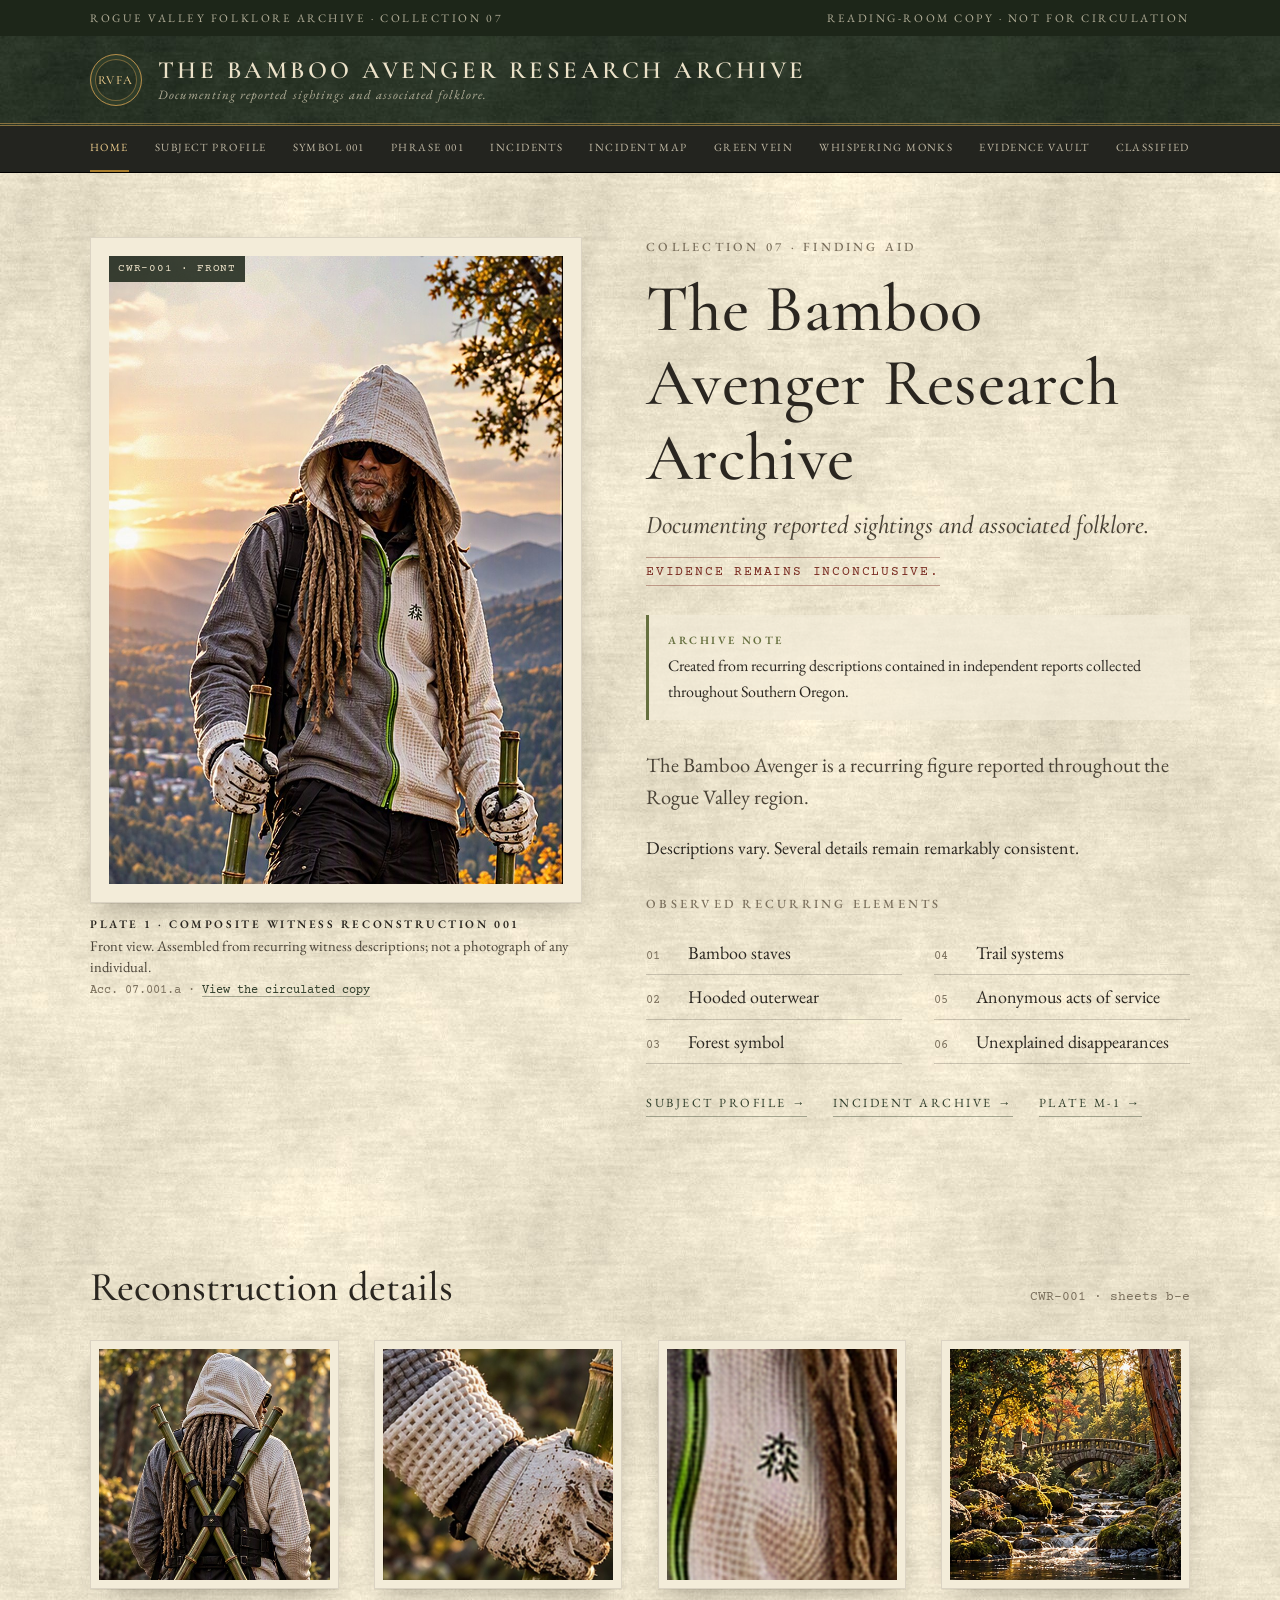
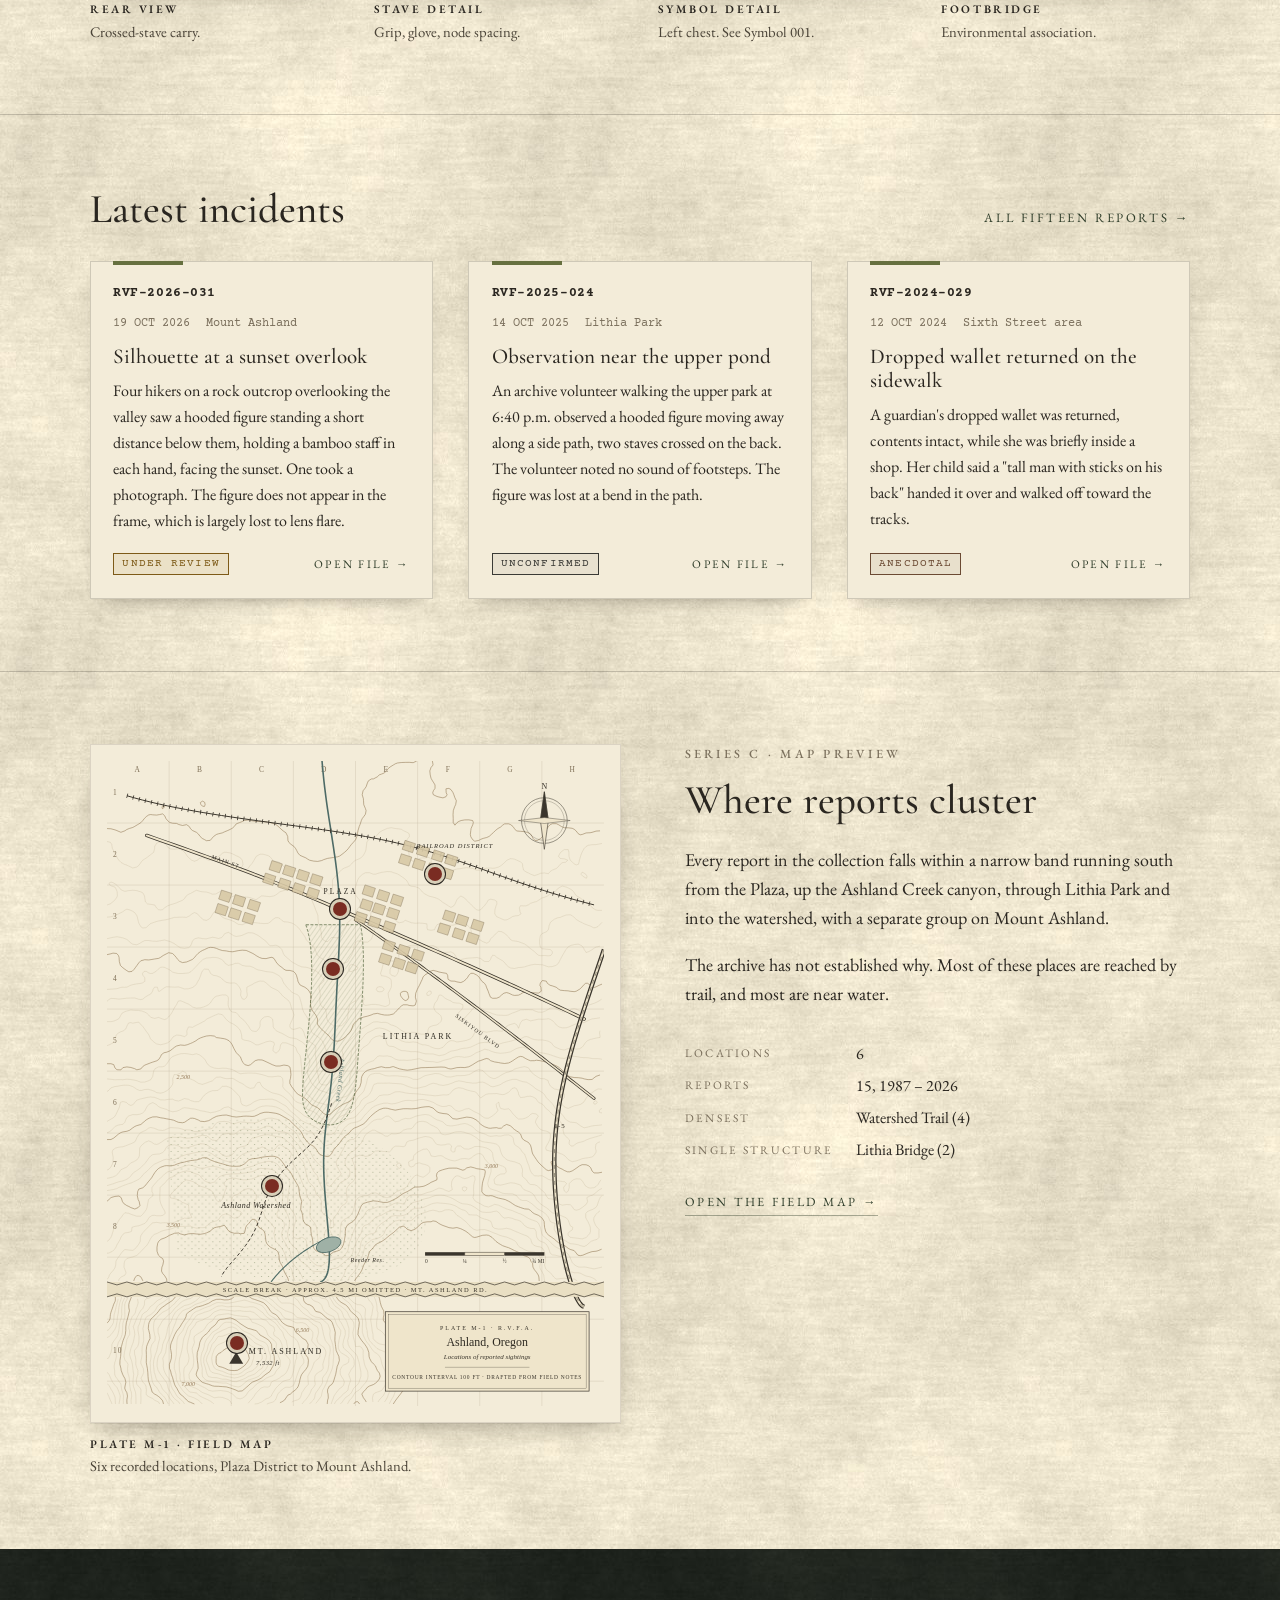
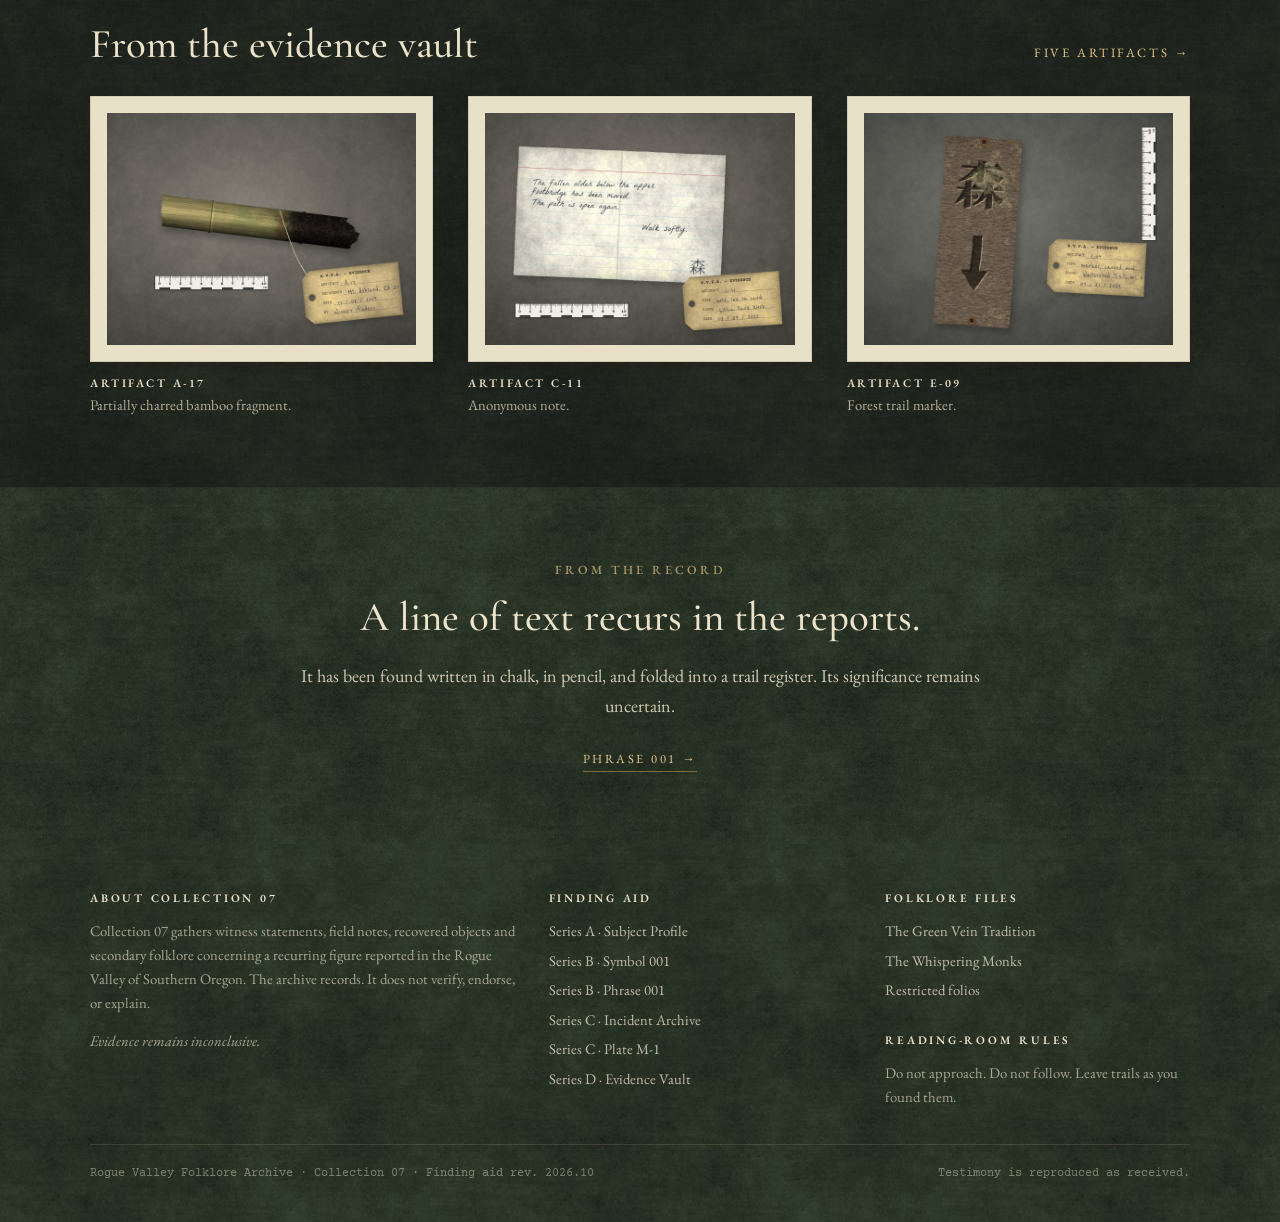
==== index.html @ 181a8e09 "Add files via upload" ====
<!doctype html>
<html lang="en">
<head>
<meta charset="utf-8">
<meta name="viewport" content="width=device-width, initial-scale=1">
<title>The Bamboo Avenger Research Archive</title>
<meta name="description" content="A folklore archive documenting reported sightings of a recurring hooded figure in the Rogue Valley of Southern Oregon. Evidence remains inconclusive.">
<meta name="theme-color" content="#1d2619">
<meta property="og:title" content="The Bamboo Avenger Research Archive">
<meta property="og:description" content="A folklore archive documenting reported sightings of a recurring hooded figure in the Rogue Valley of Southern Oregon. Evidence remains inconclusive.">
<meta property="og:image" content="assets/images/og-preview.jpg">
<meta property="og:type" content="website">
<link rel="icon" href="assets/favicon.svg" type="image/svg+xml">

<link rel="stylesheet" href="css/archive.css">
</head>
<body>
<a class="skip" href="#main">Skip to record</a>
<div class="inst-bar"><div class="wrap"><span>Rogue Valley Folklore Archive · Collection 07</span><span>Reading-room copy · Not for circulation</span></div></div>
<header class="masthead">
  <div class="wrap">
    <a class="brand" href="index.html">
      <span class="brand-seal" aria-hidden="true">RVFA</span>
      <span class="brand-text"><span class="brand-title">The Bamboo Avenger Research Archive</span><span class="brand-sub">Documenting reported sightings and associated folklore.</span></span>
    </a>
    <button class="nav-toggle" type="button" aria-expanded="false" aria-controls="site-nav">Index</button>
  </div>
</header>
<nav class="site-nav" id="site-nav" aria-label="Collection index"><ul>
<li><a href="index.html" aria-current="page">Home</a></li>
<li><a href="subject.html">Subject Profile</a></li>
<li><a href="symbol.html">Symbol 001</a></li>
<li><a href="phrase.html">Phrase 001</a></li>
<li><a href="incidents.html">Incidents</a></li>
<li><a href="map.html">Incident Map</a></li>
<li><a href="green-vein.html">Green Vein</a></li>
<li><a href="whispering-monks.html">Whispering Monks</a></li>
<li><a href="evidence.html">Evidence Vault</a></li>
<li><a href="classified.html">Classified</a></li>
</ul></nav>
<main id="main">

<section class="hero"><div class="wrap hero-grid">
  <figure class="plate hero-plate">
    <div class="mat" data-zoom="assets/images/recon-front-view.jpg" data-caption="Plate 1 — Composite Witness Reconstruction 001, front view. Acc. 07.001.a">
      <span class="tag-corner">CWR-001 · FRONT</span>
      <div class="frame"><img src="assets/images/recon-front-view.jpg" alt="Composite Witness Reconstruction 001, front view: a hooded figure with long rope-like hair and dark glasses stands on a lichen-covered rock outcrop at sunset above a forested valley, holding a green bamboo staff in each gloved hand. A small mark is visible on the left chest of the jacket." fetchpriority="high"></div>
    </div>
    <figcaption><b>Plate 1 · Composite Witness Reconstruction 001</b>Front view. Assembled from recurring witness descriptions; not a photograph of any individual.<span class="acc">Acc. 07.001.a · <a href="assets/images/reconstruction-001-full-sheet.jpg" data-zoom="assets/images/reconstruction-001-full-sheet.jpg" data-caption="Composite Witness Reconstruction 001 — circulated copy. Title and annotations were added by unknown hands after the reconstruction left the archive. Retained unaltered. Acc. 07.001.c">View the circulated copy</a></span></figcaption>
  </figure>
  <div>
    <span class="eyebrow">Collection 07 · Finding aid</span>
    <h1>The Bamboo Avenger Research Archive</h1>
    <p class="subtitle">Documenting reported sightings and associated folklore.</p>
    <span class="inconclusive">Evidence remains inconclusive.</span>
    <div class="archive-note"><b>Archive note</b>Created from recurring descriptions contained in independent reports collected throughout Southern Oregon.</div>
    <p class="lede">The Bamboo Avenger is a recurring figure reported throughout the Rogue Valley region.</p>
    <p>Descriptions vary. Several details remain remarkably consistent.</p>
    <span class="eyebrow mt2">Observed recurring elements</span>
    <ul class="elements">
      <li data-n="01">Bamboo staves</li>
      <li data-n="02">Hooded outerwear</li>
      <li data-n="03">Forest symbol</li>
      <li data-n="04">Trail systems</li>
      <li data-n="05">Anonymous acts of service</li>
      <li data-n="06">Unexplained disappearances</li>
    </ul>
    <div class="text-link-row">
      <a class="text-link" href="subject.html">Subject profile</a>
      <a class="text-link" href="incidents.html">Incident archive</a>
      <a class="text-link" href="map.html">Plate M-1</a>
    </div>
  </div>
</div></section>

<section class="block"><div class="wrap">
  <div class="section-head"><h2>Reconstruction details</h2><span class="num">CWR-001 · sheets b–e</span></div>
  <div class="grid g4 keep2 detail-strip">
    <a href="subject.html#equipment"><figure class="plate "><div class="mat"><div class="frame"><img src="assets/images/recon-rear-view.jpg" alt="Rear view: two bamboo staves crossed in an X over a dark harness on the back of a pale hooded jacket." loading="lazy"></div></div><figcaption><b>Rear view</b>Crossed-stave carry.</figcaption></figure></a>
    <a href="subject.html#equipment"><figure class="plate "><div class="mat"><div class="frame"><img src="assets/images/recon-staff-detail.jpg" alt="Detail: a soiled pale glove grips a green bamboo staff." loading="lazy"></div></div><figcaption><b>Stave detail</b>Grip, glove, node spacing.</figcaption></figure></a>
    <a href="symbol.html"><figure class="plate "><div class="mat"><div class="frame"><img src="assets/images/recon-symbol-detail.jpg" alt="Detail: a small dark-green character stitched on pale knit fabric beside a green zipper." loading="lazy"></div></div><figcaption><b>Symbol detail</b>Left chest. See Symbol 001.</figcaption></figure></a>
    <a href="subject.html#environment"><figure class="plate "><div class="mat"><div class="frame"><img src="assets/images/recon-bridge-detail.jpg" alt="An arched stone footbridge over a mossy creek in autumn woodland." loading="lazy"></div></div><figcaption><b>Footbridge</b>Environmental association.</figcaption></figure></a>
  </div>
</div></section>

<section class="block"><div class="wrap">
  <div class="section-head"><h2>Latest incidents</h2><a class="more" href="incidents.html">All fifteen reports</a></div>
  <div class="grid g3" id="latest-incidents"><noscript><p>Open the <a href="incidents.html">incident archive</a>.</p></noscript></div>
</div></section>

<section class="block"><div class="wrap split">
  <figure class="plate">
    <div class="mat"><div class="map-preview" id="map-preview"><img src="assets/maps/ashland-field-map.svg" alt="Field map of Ashland, Oregon with reported locations marked." loading="lazy"></div></div>
    <figcaption><b>Plate M-1 · Field map</b>Six recorded locations, Plaza District to Mount Ashland.</figcaption>
  </figure>
  <div>
    <span class="eyebrow">Series C · Map preview</span>
    <h2>Where reports cluster</h2>
    <p>Every report in the collection falls within a narrow band running south from the Plaza, up the Ashland Creek canyon, through Lithia Park and into the watershed, with a separate group on Mount Ashland.</p>
    <p>The archive has not established why. Most of these places are reached by trail, and most are near water.</p>
    <dl class="facts mt2">
      <dt>Locations</dt><dd>6</dd>
      <dt>Reports</dt><dd>15, 1987 – 2026</dd>
      <dt>Densest</dt><dd>Watershed Trail (4)</dd>
      <dt>Single structure</dt><dd>Lithia Bridge (2)</dd>
    </dl>
    <div class="text-link-row"><a class="text-link" href="map.html">Open the field map</a></div>
  </div>
</div></section>

<section class="block dark"><div class="wrap">
  <div class="section-head"><h2>From the evidence vault</h2><a class="more" href="evidence.html">Five artifacts</a></div>
  <div class="grid g3">
    <a class="ev-thumb" href="evidence.html#A-17"><figure class="plate "><div class="mat"><div class="frame"><img src="assets/graphics/evidence/artifact-A17-bamboo-fragment.jpg" alt="A section of bamboo, one end burned black, photographed beside a scale and an evidence tag." loading="lazy"></div></div><figcaption><b>Artifact A-17</b>Partially charred bamboo fragment.</figcaption></figure></a>
    <a class="ev-thumb" href="evidence.html#C-11"><figure class="plate "><div class="mat"><div class="frame"><img src="assets/graphics/evidence/artifact-C11-anonymous-note.jpg" alt="A handwritten note on a lined index card, photographed beside a scale and an evidence tag." loading="lazy"></div></div><figcaption><b>Artifact C-11</b>Anonymous note.</figcaption></figure></a>
    <a class="ev-thumb" href="evidence.html#E-09"><figure class="plate "><div class="mat"><div class="frame"><img src="assets/graphics/evidence/artifact-E09-trail-marker.jpg" alt="A weathered wooden plank carved with a character and a downward arrow." loading="lazy"></div></div><figcaption><b>Artifact E-09</b>Forest trail marker.</figcaption></figure></a>
  </div>
</div></section>

<section class="block forest"><div class="wrap narrow center">
  <span class="eyebrow">From the record</span>
  <h2>A line of text recurs in the reports.</h2>
  <p>It has been found written in chalk, in pencil, and folded into a trail register. Its significance remains uncertain.</p>
  <div class="text-link-row" style="justify-content:center"><a class="text-link" href="phrase.html" style="color:var(--sun-soft);border-color:rgba(214,164,84,.5)">Phrase 001</a></div>
</div></section>

</main>
<footer class="site-footer">
  <div class="wrap">
    <div class="foot-grid">
      <div>
        <h4>About Collection 07</h4>
        <p>Collection 07 gathers witness statements, field notes, recovered objects and secondary folklore concerning a recurring figure reported in the Rogue Valley of Southern Oregon. The archive records. It does not verify, endorse, or explain.</p>
        <p><em>Evidence remains inconclusive.</em></p>
      </div>
      <div>
        <h4>Finding aid</h4>
        <ul>
          <li><a href="subject.html">Series A · Subject Profile</a></li>
          <li><a href="symbol.html">Series B · Symbol 001</a></li>
          <li><a href="phrase.html">Series B · Phrase 001</a></li>
          <li><a href="incidents.html">Series C · Incident Archive</a></li>
          <li><a href="map.html">Series C · Plate M-1</a></li>
          <li><a href="evidence.html">Series D · Evidence Vault</a></li>
        </ul>
      </div>
      <div>
        <h4>Folklore files</h4>
        <ul>
          <li><a href="green-vein.html">The Green Vein Tradition</a></li>
          <li><a href="whispering-monks.html">The Whispering Monks</a></li>
          <li><a href="classified.html">Restricted folios</a></li>
        </ul>
        <h4 class="mt2">Reading-room rules</h4>
        <p class="mb0">Do not approach. Do not follow. Leave trails as you found them.</p>
      </div>
    </div>
    <div class="foot-base"><span>Rogue Valley Folklore Archive · Collection 07 · Finding aid rev. 2026.10</span><span>Testimony is reproduced as received.</span></div>
  </div>
</footer>
<script src="js/incidents-data.js"></script>
<script src="js/archive.js" defer></script>
</body>
</html>
---- css/archive.css ----
/* =========================================================
   THE BAMBOO AVENGER RESEARCH ARCHIVE
   Rogue Valley Folklore Archive · Collection 07
   ========================================================= */

/* Self-hosted fonts (SIL OFL — see assets/fonts/OFL-NOTICE.txt) */
@font-face { font-family: 'Cormorant Garamond'; src: url('../assets/fonts/cormorant-garamond-latin-500-normal.woff2') format('woff2'); font-weight: 500; font-style: normal; font-display: swap; }
@font-face { font-family: 'Cormorant Garamond'; src: url('../assets/fonts/cormorant-garamond-latin-600-normal.woff2') format('woff2'); font-weight: 600; font-style: normal; font-display: swap; }
@font-face { font-family: 'Cormorant Garamond'; src: url('../assets/fonts/cormorant-garamond-latin-500-italic.woff2') format('woff2'); font-weight: 500; font-style: italic; font-display: swap; }
@font-face { font-family: 'EB Garamond'; src: url('../assets/fonts/eb-garamond-latin-400-normal.woff2') format('woff2'); font-weight: 400; font-style: normal; font-display: swap; }
@font-face { font-family: 'EB Garamond'; src: url('../assets/fonts/eb-garamond-latin-500-normal.woff2') format('woff2'); font-weight: 500; font-style: normal; font-display: swap; }
@font-face { font-family: 'EB Garamond'; src: url('../assets/fonts/eb-garamond-latin-600-normal.woff2') format('woff2'); font-weight: 600; font-style: normal; font-display: swap; }
@font-face { font-family: 'EB Garamond'; src: url('../assets/fonts/eb-garamond-latin-400-italic.woff2') format('woff2'); font-weight: 400; font-style: italic; font-display: swap; }
@font-face { font-family: 'Courier Prime'; src: url('../assets/fonts/courier-prime-latin-400-normal.woff2') format('woff2'); font-weight: 400; font-style: normal; font-display: swap; }
@font-face { font-family: 'Courier Prime'; src: url('../assets/fonts/courier-prime-latin-700-normal.woff2') format('woff2'); font-weight: 700; font-style: normal; font-display: swap; }
@font-face { font-family: 'Noto Serif JP'; src: url('../assets/fonts/noto-serif-jp-subset-600.woff2') format('woff2'); font-weight: 500 700; font-style: normal; font-display: swap; }

:root {
  --parchment: #ece2c9;
  --parchment-2: #e2d5b4;
  --parchment-3: #d6c69f;
  --paper: #f3ecd9;
  --ink: #2a2620;
  --ink-soft: #4a4337;
  --ink-faint: #7a6f5c;
  --charcoal: #23241f;
  --charcoal-2: #2f302a;
  --forest: #2f3d2a;
  --forest-deep: #1d2619;
  --moss: #66703f;
  --moss-soft: #8b9160;
  --gold: #a87d2c;
  --sun: #d6a454;
  --sun-soft: #e9c98a;
  --rust: #7a2c22;
  --creek: #4d6b66;
  --rule: rgba(42, 38, 32, .22);
  --rule-strong: rgba(42, 38, 32, .45);

  --f-display: 'Cormorant Garamond', 'EB Garamond', Georgia, serif;
  --f-body: 'EB Garamond', Georgia, 'Times New Roman', serif;
  --f-type: 'Courier Prime', 'Courier New', monospace;
  --f-jp: 'Noto Serif JP', 'Hiragino Mincho ProN', 'Yu Mincho', serif;

  --w: 1180px;
  --gutter: clamp(16px, 4vw, 40px);
}

*, *::before, *::after { box-sizing: border-box; }
html { -webkit-text-size-adjust: 100%; scroll-behavior: smooth; }
body {
  margin: 0;
  background: var(--parchment) url('../assets/textures/parchment-tile.jpg') repeat;
  color: var(--ink);
  font-family: var(--f-body);
  font-size: 1.125rem;
  line-height: 1.62;
  font-feature-settings: 'onum' 1, 'kern' 1;
}
img { max-width: 100%; height: auto; display: block; }
a { color: var(--forest); text-decoration-color: rgba(47, 61, 42, .4); text-underline-offset: 3px; }
a:hover { color: var(--gold); text-decoration-color: currentColor; }
:focus-visible { outline: 2px solid var(--gold); outline-offset: 3px; }
::selection { background: var(--sun-soft); color: var(--ink); }

.skip { position: absolute; left: -999px; top: 0; background: var(--paper); padding: 8px 14px; z-index: 100; }
.skip:focus { left: 8px; top: 8px; }

.wrap { max-width: var(--w); margin: 0 auto; padding: 0 var(--gutter); }
.narrow { max-width: 760px; }

/* ---------- type ---------- */
h1, h2, h3, h4 { font-family: var(--f-display); font-weight: 500; line-height: 1.12; margin: 0 0 .5em; color: var(--ink); }
h1 { font-size: clamp(2.3rem, 5.2vw, 4.2rem); letter-spacing: .005em; }
h2 { font-size: clamp(1.75rem, 3.2vw, 2.6rem); }
h3 { font-size: 1.5rem; }
h4 { font-size: 1.2rem; }
p { margin: 0 0 1em; }
.eyebrow, .smallcaps {
  font-family: var(--f-body);
  font-size: .78rem;
  letter-spacing: .26em;
  text-transform: uppercase;
  color: var(--ink-faint);
  font-weight: 500;
}
.eyebrow { display: block; margin-bottom: .9rem; }
.lede { font-size: 1.28rem; line-height: 1.55; color: var(--ink-soft); }
.typed, .mono { font-family: var(--f-type); font-size: .92rem; letter-spacing: 0; line-height: 1.6; }
.muted { color: var(--ink-faint); }
.jp { font-family: var(--f-jp); font-weight: 500; letter-spacing: .06em; }
hr.rule { border: 0; height: 1px; background: var(--rule); margin: 2.5rem 0; }
hr.double { border: 0; border-top: 1px solid var(--rule-strong); border-bottom: 1px solid var(--rule-strong); height: 4px; margin: 2.5rem 0; }

/* ---------- institution bar + masthead ---------- */
.inst-bar {
  background: var(--forest-deep);
  color: rgba(236, 226, 201, .72);
  font-size: .72rem;
  letter-spacing: .22em;
  text-transform: uppercase;
}
.inst-bar .wrap { display: flex; justify-content: space-between; gap: 1rem; padding-top: .55rem; padding-bottom: .55rem; }
.inst-bar span:last-child { text-align: right; }
@media (max-width: 640px) { .inst-bar span:last-child { display: none; } }

.masthead {
  background: var(--forest) url('../assets/textures/forest-tile.jpg') repeat;
  color: var(--parchment);
  border-bottom: 3px double rgba(214, 164, 84, .55);
  position: relative;
}
.masthead .wrap { display: flex; align-items: center; justify-content: space-between; gap: 1.5rem; padding-top: 1.1rem; padding-bottom: 1.1rem; }
.brand { display: flex; align-items: center; gap: 1rem; color: var(--parchment); text-decoration: none; }
.brand:hover { color: var(--parchment); }
.brand-seal {
  width: 52px; height: 52px; flex: none;
  border: 1.5px solid rgba(214, 164, 84, .8);
  border-radius: 50%;
  display: grid; place-items: center;
  font-family: var(--f-display); font-size: .78rem; letter-spacing: .12em; color: var(--sun-soft);
  box-shadow: inset 0 0 0 4px var(--forest), inset 0 0 0 5px rgba(214, 164, 84, .45);
}
.brand-text { display: flex; flex-direction: column; line-height: 1.1; }
.brand-title { font-family: var(--f-display); font-size: clamp(1.1rem, 2.4vw, 1.55rem); letter-spacing: .14em; text-transform: uppercase; font-weight: 600; }
.brand-sub { font-size: .8rem; letter-spacing: .08em; color: rgba(236, 226, 201, .7); font-style: italic; margin-top: .25rem; }

.nav-toggle {
  display: none;
  background: transparent; color: var(--parchment);
  border: 1px solid rgba(236, 226, 201, .45);
  font-family: var(--f-body); font-size: .78rem; letter-spacing: .2em; text-transform: uppercase;
  padding: .55rem .9rem; cursor: pointer;
}
.site-nav { background: var(--charcoal); border-bottom: 1px solid #000; }
.site-nav ul { list-style: none; margin: 0 auto; padding: 0 var(--gutter); max-width: var(--w); display: flex; flex-wrap: wrap; justify-content: space-between; column-gap: .9rem; }
.site-nav a {
  display: block; padding: .8rem 0;
  color: rgba(236, 226, 201, .78); text-decoration: none;
  font-size: .69rem; letter-spacing: .13em; text-transform: uppercase; white-space: nowrap;
  border-bottom: 2px solid transparent;
}
.site-nav a:hover { color: var(--sun-soft); }
.site-nav a[aria-current="page"] { color: var(--sun-soft); border-bottom-color: var(--gold); }
@media (max-width: 1100px) {
  .nav-toggle { display: inline-block; }
  .site-nav { display: none; }
  .site-nav.open { display: block; }
  .site-nav ul { flex-direction: column; padding-top: .4rem; padding-bottom: .8rem; }
  .site-nav a { padding: .7rem 0; border-bottom: 1px solid rgba(236, 226, 201, .08); }
  .site-nav a[aria-current="page"] { border-bottom-color: rgba(214, 164, 84, .5); }
}

/* ---------- page header (record header) ---------- */
.record-head { padding: clamp(2.2rem, 5vw, 4rem) 0 clamp(1.5rem, 3vw, 2.2rem); border-bottom: 1px solid var(--rule); }
.crumbs { font-family: var(--f-type); font-size: .78rem; color: var(--ink-faint); margin-bottom: 1.2rem; letter-spacing: .02em; }
.crumbs a { color: var(--ink-faint); }
.record-meta { display: flex; flex-wrap: wrap; gap: .4rem 2rem; margin-top: 1.4rem; font-family: var(--f-type); font-size: .8rem; color: var(--ink-soft); }
.record-meta b { font-weight: 700; color: var(--ink); }

section.block { padding: clamp(2.5rem, 6vw, 4.5rem) 0; }
section.block + section.block { border-top: 1px solid var(--rule); }
.section-head { display: flex; justify-content: space-between; align-items: baseline; gap: 1rem; flex-wrap: wrap; margin-bottom: 1.8rem; }
.section-head h2 { margin: 0; }
.section-head .num { font-family: var(--f-type); font-size: .8rem; color: var(--ink-faint); }
.more { font-size: .8rem; letter-spacing: .2em; text-transform: uppercase; text-decoration: none; white-space: nowrap; }
.more::after { content: ' →'; }

/* dark sections */
.dark {
  background: var(--charcoal) url('../assets/textures/charcoal-tile.jpg') repeat;
  color: rgba(236, 226, 201, .86);
}
.dark h2, .dark h3, .dark h1 { color: var(--parchment); }
.dark .eyebrow, .dark .muted { color: rgba(236, 226, 201, .55); }
.dark a { color: var(--sun-soft); }
.forest { background: var(--forest-deep) url('../assets/textures/forest-tile.jpg') repeat; color: rgba(236, 226, 201, .86); }
.forest h2, .forest h3 { color: var(--parchment); }
.forest .eyebrow { color: rgba(233, 201, 138, .7); }

/* ---------- plates (figures) ---------- */
.plate { margin: 0; }
.plate .mat {
  background: var(--paper);
  padding: clamp(8px, 1.4vw, 16px);
  box-shadow: 0 1px 0 rgba(0, 0, 0, .05), 0 10px 26px -12px rgba(30, 25, 15, .45);
  border: 1px solid rgba(42, 38, 32, .12);
  position: relative;
}
.plate .mat img { width: 100%; }
.plate figcaption { margin-top: .8rem; font-size: .92rem; line-height: 1.45; color: var(--ink-soft); }
.plate figcaption b { display: block; font-family: var(--f-body); font-size: .72rem; letter-spacing: .22em; text-transform: uppercase; color: var(--ink); margin-bottom: .15rem; font-weight: 600; }
.plate figcaption .acc { display: block; font-family: var(--f-type); font-size: .74rem; color: var(--ink-faint); margin-top: .3rem; }
.dark .plate figcaption, .forest .plate figcaption { color: rgba(236, 226, 201, .72); }
.dark .plate figcaption b, .forest .plate figcaption b { color: var(--parchment); }
.dark .plate .mat { background: #e9e0c8; }
.plate.bare .mat { background: transparent; padding: 0; box-shadow: none; border: 0; }
.plate .tag-corner {
  position: absolute; top: 18px; left: 18px;
  background: rgba(29, 38, 25, .86); color: var(--parchment);
  font-family: var(--f-type); font-size: .7rem; letter-spacing: .08em; padding: .25rem .55rem;
}
[data-zoom] { cursor: zoom-in; }

/* ---------- museum label ---------- */
.label {
  background: var(--paper);
  border: 1px solid rgba(42, 38, 32, .2);
  padding: 1.2rem 1.4rem;
  box-shadow: 0 6px 18px -12px rgba(30, 25, 15, .5);
}
.label .label-title { font-family: var(--f-display); font-size: 1.35rem; margin: 0 0 .3rem; }
.label dl { margin: .8rem 0 0; display: grid; grid-template-columns: max-content 1fr; gap: .25rem 1rem; font-size: .95rem; }
.label dt { font-size: .7rem; letter-spacing: .2em; text-transform: uppercase; color: var(--ink-faint); padding-top: .25em; }
.label dd { margin: 0; }

/* ---------- typed document ---------- */
.doc {
  background: var(--paper) url('../assets/textures/parchment-tile.jpg');
  background-blend-mode: multiply;
  border: 1px solid rgba(42, 38, 32, .2);
  box-shadow: 0 14px 30px -18px rgba(30, 25, 15, .6), inset 0 0 60px rgba(120, 90, 40, .12);
  padding: clamp(1.4rem, 4vw, 2.6rem);
  font-family: var(--f-type);
  font-size: .95rem;
  line-height: 1.7;
  position: relative;
  color: #2b2722;
}
.doc h3, .doc h4 { font-family: var(--f-type); font-weight: 700; font-size: 1rem; letter-spacing: .08em; text-transform: uppercase; }
.doc .doc-head { display: flex; justify-content: space-between; flex-wrap: wrap; gap: .3rem 1rem; border-bottom: 3px double rgba(42, 38, 32, .5); padding-bottom: .6rem; margin-bottom: 1.2rem; font-weight: 700; letter-spacing: .06em; text-transform: uppercase; font-size: .82rem; }
.doc p { margin: 0 0 .9em; }
.doc ol, .doc ul { padding-left: 1.4em; margin: 0 0 1em; }
.redact {
  background: #151513;
  color: transparent;
  border-radius: 1px;
  padding: 0 .15em;
  box-shadow: 0 0 0 1px #151513;
  user-select: none;
  -webkit-box-decoration-break: clone; box-decoration-break: clone;
}
.stamp {
  display: inline-block;
  font-family: var(--f-type); font-weight: 700;
  font-size: .82rem; letter-spacing: .14em; text-transform: uppercase;
  color: var(--rust);
  border: 2px solid currentColor;
  padding: .3rem .7rem;
  transform: rotate(-6deg);
  opacity: .78;
  mix-blend-mode: multiply;
}
.doc .stamp { position: absolute; bottom: 1.4rem; right: 1.6rem; }

/* ---------- catalog card ---------- */
.catalog-card {
  background: #f4efe0;
  background-image: repeating-linear-gradient(to bottom, transparent 0, transparent 29px, rgba(77, 107, 102, .22) 29px, rgba(77, 107, 102, .22) 30px);
  background-position: 0 58px;
  border: 1px solid rgba(42, 38, 32, .18);
  box-shadow: 0 8px 20px -14px rgba(30, 25, 15, .6);
  padding: 1rem 1.2rem 1.4rem;
  font-family: var(--f-type); font-size: .86rem; line-height: 30px;
  position: relative;
}
.catalog-card::before { content: ''; position: absolute; left: 0; right: 0; top: 52px; height: 1px; background: rgba(160, 70, 60, .45); }
.catalog-card::after { content: ''; position: absolute; bottom: 8px; left: 50%; width: 12px; height: 12px; margin-left: -6px; border-radius: 50%; background: var(--parchment-3); box-shadow: inset 0 1px 2px rgba(0, 0, 0, .35); }
.catalog-card .cc-head { display: flex; justify-content: space-between; font-weight: 700; line-height: 1.3; min-height: 38px; }

/* ---------- lists ---------- */
.index-list { list-style: none; padding: 0; margin: 1.2rem 0; border-top: 1px solid var(--rule); }
.index-list li { display: grid; grid-template-columns: 3.2rem 1fr; gap: .5rem; padding: .55rem 0; border-bottom: 1px solid var(--rule); }
.index-list li span:first-child { font-family: var(--f-type); font-size: .8rem; color: var(--ink-faint); padding-top: .2em; }
.dark .index-list, .dark .index-list li { border-color: rgba(236, 226, 201, .14); }

.facts { display: grid; grid-template-columns: max-content 1fr; gap: .4rem 1.4rem; margin: 0; font-size: 1rem; }
.facts dt { font-size: .72rem; letter-spacing: .2em; text-transform: uppercase; color: var(--ink-faint); padding-top: .3em; }
.facts dd { margin: 0; }

/* ---------- grids ---------- */
.grid { display: grid; gap: clamp(1.2rem, 3vw, 2.2rem); }
.g2 { grid-template-columns: repeat(2, minmax(0, 1fr)); }
.g3 { grid-template-columns: repeat(3, minmax(0, 1fr)); }
.g4 { grid-template-columns: repeat(4, minmax(0, 1fr)); }
.split { display: grid; grid-template-columns: minmax(0, 1.05fr) minmax(0, 1fr); gap: clamp(1.6rem, 5vw, 4rem); align-items: start; }
.split.rev { grid-template-columns: minmax(0, 1fr) minmax(0, 1.05fr); }
.split.wide-left { grid-template-columns: minmax(0, 1.5fr) minmax(0, 1fr); }
@media (max-width: 900px) {
  .g3, .g4 { grid-template-columns: repeat(2, minmax(0, 1fr)); }
  .split, .split.rev, .split.wide-left { grid-template-columns: 1fr; }
}
@media (max-width: 560px) {
  .g2, .g3, .g4 { grid-template-columns: 1fr; }
  .g4.keep2 { grid-template-columns: repeat(2, minmax(0, 1fr)); }
}

/* ---------- hero ---------- */
.hero { padding: clamp(2rem, 5vw, 4rem) 0 clamp(2.5rem, 6vw, 5rem); }
.hero-grid { display: grid; grid-template-columns: minmax(0, .95fr) minmax(0, 1.05fr); gap: clamp(1.8rem, 5vw, 4.5rem); align-items: start; }
.hero-plate .mat { padding: clamp(10px, 1.5vw, 18px); }
.hero-plate .frame { aspect-ratio: 3 / 4.15; overflow: hidden; }
.hero-plate img { width: 100%; height: 100%; object-fit: cover; object-position: 50% 4%; }
.hero h1 { margin-bottom: .2em; }
.hero .subtitle { font-family: var(--f-display); font-style: italic; font-size: clamp(1.25rem, 2.2vw, 1.6rem); color: var(--ink-soft); margin: 0; line-height: 1.35; }
.hero .inconclusive { display: inline-block; margin-top: .9rem; font-family: var(--f-type); font-size: .8rem; letter-spacing: .14em; text-transform: uppercase; color: var(--rust); border-top: 1px solid rgba(122, 44, 34, .4); border-bottom: 1px solid rgba(122, 44, 34, .4); padding: .2rem 0; }
.archive-note { margin: 1.8rem 0; padding: 1rem 1.2rem; border-left: 3px solid var(--moss); background: rgba(243, 236, 217, .7); font-size: 1rem; }
.archive-note b { font-size: .7rem; letter-spacing: .22em; text-transform: uppercase; display: block; color: var(--moss); margin-bottom: .2rem; }
@media (max-width: 900px) { .hero-grid { grid-template-columns: 1fr; } .hero-plate { max-width: 520px; } }

.elements { columns: 2; column-gap: 2rem; list-style: none; padding: 0; margin: 1rem 0 0; }
.elements li { break-inside: avoid; padding: .45rem 0; border-bottom: 1px solid var(--rule); display: flex; gap: .8rem; align-items: baseline; }
.elements li::before { content: attr(data-n); font-family: var(--f-type); font-size: .74rem; color: var(--ink-faint); width: 1.8rem; flex: none; }
@media (max-width: 480px) { .elements { columns: 1; } }

.text-link-row { display: flex; flex-wrap: wrap; gap: .6rem 1.6rem; margin-top: 1.8rem; }
.text-link {
  font-size: .78rem; letter-spacing: .2em; text-transform: uppercase;
  text-decoration: none; color: var(--forest); border-bottom: 1px solid rgba(47, 61, 42, .4); padding-bottom: .15rem;
}
.text-link:hover { color: var(--gold); border-color: var(--gold); }
.text-link::after { content: ' →'; }

/* ---------- detail strip ---------- */
.detail-strip .plate .mat { padding: 8px; }
.detail-strip .plate .frame { aspect-ratio: 1; overflow: hidden; }
.detail-strip .plate img { width: 100%; height: 100%; object-fit: cover; transition: transform .8s ease; }
.detail-strip a:hover img { transform: scale(1.04); }
.detail-strip a { text-decoration: none; color: inherit; }

/* ---------- case cards / incidents ---------- */
.class-badge {
  display: inline-block;
  font-family: var(--f-type); font-size: .7rem; letter-spacing: .1em; text-transform: uppercase;
  padding: .12rem .5rem; border: 1px solid currentColor; line-height: 1.5; white-space: nowrap;
}
.c-plausible { color: #4f5a2c; background: rgba(102, 112, 63, .1); }
.c-review { color: #7d5a17; background: rgba(168, 125, 44, .1); }
.c-unconfirmed { color: #3a3a35; background: rgba(35, 36, 31, .05); }
.c-anecdotal { color: #6b4a33; background: rgba(107, 74, 51, .08); }
.c-archived { color: #6d6a62; background: transparent; border-style: dashed; }
.dark .c-plausible { color: #b6bd8a; } .dark .c-review { color: var(--sun-soft); } .dark .c-unconfirmed { color: #cfc7b4; }
.dark .c-anecdotal { color: #d1ad8d; } .dark .c-archived { color: #a9a395; }

.case-card {
  background: var(--paper);
  border: 1px solid rgba(42, 38, 32, .18);
  box-shadow: 0 10px 22px -16px rgba(30, 25, 15, .6);
  padding: 1.3rem 1.4rem 1.4rem;
  display: flex; flex-direction: column; gap: .6rem;
  position: relative;
}
.case-card::before { content: ''; position: absolute; top: -1px; left: 1.4rem; width: 70px; height: 4px; background: var(--moss); }
.case-card .case-no { font-family: var(--f-type); font-size: .82rem; font-weight: 700; letter-spacing: .04em; }
.case-card .case-meta { display: flex; flex-wrap: wrap; gap: .3rem 1rem; font-family: var(--f-type); font-size: .76rem; color: var(--ink-faint); }
.case-card h3 { font-size: 1.32rem; margin: .1rem 0 0; }
.case-card p { font-size: 1rem; margin: 0; }
.case-card .case-foot { margin-top: auto; padding-top: .6rem; display: flex; justify-content: space-between; align-items: center; gap: .6rem; }
.case-card a.more { font-size: .72rem; }

.filters { display: flex; flex-wrap: wrap; gap: .8rem 1.4rem; align-items: end; padding: 1.1rem 1.2rem; background: rgba(243, 236, 217, .75); border: 1px solid var(--rule); margin-bottom: 2rem; }
.filters label { display: flex; flex-direction: column; gap: .3rem; font-size: .7rem; letter-spacing: .2em; text-transform: uppercase; color: var(--ink-faint); }
.filters select, .filters input {
  font-family: var(--f-type); font-size: .9rem; color: var(--ink);
  background: var(--paper); border: 1px solid var(--rule-strong); border-radius: 0;
  padding: .45rem .6rem; min-width: 12rem;
}
.filters .count { margin-left: auto; font-family: var(--f-type); font-size: .82rem; color: var(--ink-soft); }
@media (max-width: 640px) { .filters label, .filters select, .filters input { width: 100%; min-width: 0; } .filters .count { margin-left: 0; } }

.report {
  background: var(--paper);
  border: 1px solid rgba(42, 38, 32, .2);
  box-shadow: 0 12px 26px -20px rgba(30, 25, 15, .7);
  margin-bottom: 1.6rem;
  display: grid; grid-template-columns: 15rem 1fr;
  scroll-margin-top: 1rem;
}
.report-side { border-right: 1px dashed var(--rule-strong); padding: 1.3rem 1.3rem; font-family: var(--f-type); font-size: .82rem; line-height: 1.5; background: rgba(226, 213, 180, .35); }
.report-side dl { margin: 0; display: grid; gap: .55rem; }
.report-side dt { font-size: .66rem; letter-spacing: .16em; color: var(--ink-faint); text-transform: uppercase; }
.report-side dd { margin: 0; font-weight: 700; }
.report-body { padding: 1.3rem 1.6rem 1.4rem; }
.report-body h3 { font-size: 1.45rem; margin-bottom: .6rem; }
.report-body h4 { font-family: var(--f-body); font-size: .72rem; letter-spacing: .22em; text-transform: uppercase; color: var(--ink-faint); margin: 1.1rem 0 .35rem; font-weight: 600; }
.report-body p { font-size: 1.04rem; margin-bottom: .6rem; }
.report-body .notes { font-family: var(--f-type); font-size: .86rem; line-height: 1.6; color: var(--ink-soft); border-left: 2px solid var(--rule-strong); padding-left: .9rem; }
.report-body .xref { font-family: var(--f-type); font-size: .76rem; color: var(--ink-faint); margin-top: .8rem; }
.report.flash { animation: flash 1.6s ease; }
@keyframes flash { 0% { box-shadow: 0 0 0 3px var(--sun); } 100% { box-shadow: 0 12px 26px -20px rgba(30, 25, 15, .7); } }
@media (max-width: 720px) { .report { grid-template-columns: 1fr; } .report-side { border-right: 0; border-bottom: 1px dashed var(--rule-strong); } .report-side dl { grid-template-columns: repeat(2, minmax(0, 1fr)); } }

/* ---------- map ---------- */
.map-exhibit { display: grid; grid-template-columns: minmax(0, 1.35fr) minmax(0, 1fr); gap: clamp(1.4rem, 3vw, 2.6rem); align-items: start; }
@media (max-width: 960px) { .map-exhibit { grid-template-columns: 1fr; } }
.map-sheet {
  background: #ebe1c4 url('../assets/textures/parchment-tile.jpg');
  border: 1px solid rgba(42, 38, 32, .35);
  padding: clamp(8px, 1.5vw, 18px);
  box-shadow: 0 18px 36px -22px rgba(30, 25, 15, .8), inset 0 0 80px rgba(120, 90, 40, .18);
  position: relative;
}
.map-sheet svg { display: block; width: 100%; height: auto; }
.map-marker { cursor: pointer; }
.map-marker .ring { fill: rgba(236, 226, 201, .9); stroke: var(--ink); stroke-width: 1.6; transition: r .2s; }
.map-marker .dot { fill: var(--rust); }
.map-marker .pulse { fill: none; stroke: var(--rust); stroke-width: 1.2; opacity: 0; }
.map-marker text { font-family: var(--f-type); font-size: 17px; fill: var(--ink); paint-order: stroke; stroke: rgba(236, 226, 201, .92); stroke-width: 4px; font-weight: 700; }
.map-marker:hover .ring, .map-marker:focus .ring, .map-marker.active .ring { fill: var(--sun-soft); }
.map-marker.active .pulse { animation: pulse 2.2s ease-out infinite; }
.map-marker:focus { outline: none; }
.map-marker:focus-visible .ring { stroke: var(--gold); stroke-width: 3; }
@keyframes pulse { 0% { opacity: .8; r: 14; } 100% { opacity: 0; r: 38; } }
.map-panel { position: sticky; top: 1rem; }
.map-panel .label { min-height: 20rem; }
.map-panel ul { list-style: none; padding: 0; margin: 1rem 0 0; }
.map-panel li { border-top: 1px solid var(--rule); padding: .6rem 0; font-size: .98rem; }
.map-panel li a { text-decoration: none; }
.map-panel li .mono { font-size: .76rem; color: var(--ink-faint); display: block; }
.legend { display: flex; flex-wrap: wrap; gap: .5rem 1rem; margin-top: 1rem; font-size: .85rem; }
.legend button {
  font-family: var(--f-type); font-size: .74rem; letter-spacing: .06em; text-transform: uppercase;
  background: transparent; border: 1px solid var(--rule-strong); color: var(--ink-soft); padding: .3rem .6rem; cursor: pointer;
}
.legend button[aria-pressed="true"] { background: var(--forest); color: var(--parchment); border-color: var(--forest); }

.map-preview { position: relative; }
.map-preview .pin { position: absolute; width: 14px; height: 14px; margin: -7px 0 0 -7px; border-radius: 50%; background: var(--rust); box-shadow: 0 0 0 3px rgba(236, 226, 201, .9), 0 0 0 4px var(--ink); }

/* ---------- evidence ---------- */
.evidence-card {
  background: var(--paper);
  border: 1px solid rgba(42, 38, 32, .2);
  box-shadow: 0 16px 30px -22px rgba(30, 25, 15, .8);
  display: grid; grid-template-columns: minmax(0, 1.4fr) minmax(0, 1fr);
  margin-bottom: 2.4rem;
  scroll-margin-top: 1rem;
}
.evidence-card .ev-img { background: #6f6c64; display: flex; align-items: center; }
.evidence-card .ev-img img { width: 100%; height: auto; }
.evidence-card .ev-body { padding: clamp(1.2rem, 3vw, 2rem); display: flex; flex-direction: column; gap: .4rem; }
.evidence-card .ev-no { font-family: var(--f-type); font-size: .8rem; letter-spacing: .14em; color: var(--rust); font-weight: 700; }
.evidence-card h3 { font-size: 1.7rem; margin: 0 0 .5rem; }
.evidence-card .facts { font-size: .95rem; margin-bottom: 1rem; }
.evidence-card .facts dd { font-family: var(--f-type); font-size: .86rem; }
@media (max-width: 860px) { .evidence-card { grid-template-columns: 1fr; } }
.ev-thumb { text-decoration: none; color: inherit; display: block; }
.ev-thumb .frame { aspect-ratio: 4 / 3; overflow: hidden; background: #6f6c64; }
.ev-thumb img { width: 100%; height: 100%; object-fit: cover; transition: transform .8s ease; }
.ev-thumb:hover img { transform: scale(1.03); }

/* ---------- symbol & phrase ---------- */
.glyph-display {
  font-family: var(--f-jp); font-weight: 600;
  font-size: clamp(9rem, 26vw, 17rem); line-height: 1;
  text-align: center; color: var(--ink);
  padding: 2.4rem 1rem 2rem;
  border: 1px solid var(--rule-strong);
  background:
    linear-gradient(var(--rule) 1px, transparent 1px) 0 0 / 25% 25%,
    linear-gradient(90deg, var(--rule) 1px, transparent 1px) 0 0 / 25% 25%,
    var(--paper);
  position: relative;
}
.glyph-display .gd-label { position: absolute; left: 1rem; top: .8rem; font-family: var(--f-type); font-size: .74rem; letter-spacing: .12em; color: var(--ink-faint); }
.glyph-display .gd-label.r { left: auto; right: 1rem; }
.specimens .plate .frame { aspect-ratio: 1; overflow: hidden; }
.specimens .plate img { width: 100%; height: 100%; object-fit: cover; }
.phrase-display { text-align: center; padding: clamp(3rem, 8vw, 6rem) 1rem; }
.phrase-display .jp { font-size: clamp(2rem, 6vw, 4rem); color: var(--parchment); line-height: 1.3; display: block; }
.phrase-display .romaji { display: block; font-family: var(--f-display); font-style: italic; font-size: clamp(1.2rem, 2.6vw, 1.7rem); margin-top: 1.2rem; color: rgba(236, 226, 201, .85); }
.phrase-display .gloss { display: block; font-size: clamp(1rem, 2vw, 1.2rem); letter-spacing: .06em; margin-top: .5rem; color: rgba(236, 226, 201, .7); }
.phrase-display .rule-short { width: 80px; height: 1px; background: rgba(214, 164, 84, .6); margin: 1.6rem auto 0; }
table.ledger { width: 100%; border-collapse: collapse; font-size: .96rem; }
table.ledger caption { text-align: left; font-size: .72rem; letter-spacing: .22em; text-transform: uppercase; color: var(--ink-faint); padding-bottom: .6rem; }
table.ledger th { text-align: left; font-family: var(--f-body); font-size: .7rem; letter-spacing: .18em; text-transform: uppercase; color: var(--ink-faint); font-weight: 600; border-bottom: 2px solid var(--rule-strong); padding: .5rem .6rem .5rem 0; }
table.ledger td { border-bottom: 1px solid var(--rule); padding: .6rem .6rem .6rem 0; vertical-align: top; }
table.ledger td.mono, table.ledger td:first-child { font-family: var(--f-type); font-size: .84rem; white-space: nowrap; }
.table-scroll { overflow-x: auto; -webkit-overflow-scrolling: touch; }

/* ---------- fragments (research scraps) ---------- */
.fragment {
  background: #efe7d0;
  padding: 1.2rem 1.3rem;
  font-family: var(--f-type); font-size: .9rem; line-height: 1.55;
  box-shadow: 0 10px 20px -14px rgba(30, 25, 15, .7);
  position: relative;
  clip-path: polygon(0 3%, 6% 0, 18% 2%, 31% 0, 47% 3%, 60% 0, 74% 2%, 88% 0, 100% 2%, 99% 30%, 100% 62%, 98% 100%, 82% 97%, 66% 100%, 50% 98%, 35% 100%, 19% 97%, 4% 100%, 0 96%, 2% 60%, 0 30%);
}
.fragment:nth-child(2n) { transform: rotate(1.2deg); background: #e8dfc4; }
.fragment:nth-child(3n) { transform: rotate(-1deg); }
.fragment .src { display: block; font-size: .72rem; color: var(--ink-faint); margin-top: .6rem; }

/* ---------- classified ---------- */
.vault-gate { max-width: 560px; margin: 0 auto; text-align: center; padding: clamp(3rem, 8vw, 5rem) 0; }
.vault-gate h1 { color: var(--parchment); font-size: clamp(2rem, 5vw, 3rem); }
.vault-gate form { margin-top: 2rem; display: flex; gap: 0; border: 1px solid rgba(236, 226, 201, .35); }
.vault-gate input {
  flex: 1; min-width: 0; background: rgba(0, 0, 0, .25); border: 0; color: var(--parchment);
  font-family: var(--f-type); font-size: 1.05rem; letter-spacing: .2em; padding: .9rem 1rem; text-align: center;
}
.vault-gate input::placeholder { color: rgba(236, 226, 201, .35); letter-spacing: .14em; }
.vault-gate button {
  background: transparent; color: var(--sun-soft); border: 0; border-left: 1px solid rgba(236, 226, 201, .35);
  font-family: var(--f-body); font-size: .76rem; letter-spacing: .22em; text-transform: uppercase; padding: 0 1.3rem; cursor: pointer;
}
.vault-gate button:hover { background: rgba(214, 164, 84, .12); }
.vault-msg { min-height: 1.6em; margin-top: 1rem; font-family: var(--f-type); font-size: .86rem; color: rgba(236, 226, 201, .6); }
.vault-msg.err { color: #c99b8a; }
.vault-rules { margin-top: 2.4rem; font-size: .9rem; color: rgba(236, 226, 201, .5); font-style: italic; }
.unlocked { display: none; }
.unlocked.show { display: block; animation: fadein 1.2s ease; }
@keyframes fadein { from { opacity: 0; transform: translateY(8px); } to { opacity: 1; transform: none; } }
.folio-tabs { display: flex; flex-wrap: wrap; gap: .5rem; justify-content: center; margin-top: 1.4rem; }
.folio-tabs span { font-family: var(--f-type); font-size: .72rem; letter-spacing: .14em; text-transform: uppercase; color: rgba(236, 226, 201, .4); border: 1px dashed rgba(236, 226, 201, .25); padding: .25rem .6rem; }
.folio-tabs span.open { color: var(--sun-soft); border-style: solid; border-color: rgba(214, 164, 84, .6); }
.transcript { font-family: var(--f-type); font-size: .92rem; line-height: 1.75; }
.transcript p { margin: 0 0 .7rem; }
.transcript .t { color: var(--ink-faint); margin-right: .8rem; }
.transcript .q { font-weight: 700; }

/* ---------- footer ---------- */
.site-footer { background: var(--forest-deep) url('../assets/textures/forest-tile.jpg'); color: rgba(236, 226, 201, .66); font-size: .92rem; margin-top: 0; }
.site-footer .wrap { padding-top: 3rem; padding-bottom: 2.4rem; }
.foot-grid { display: grid; grid-template-columns: 1.4fr 1fr 1fr; gap: 2rem; }
.site-footer h4 { color: var(--parchment); font-family: var(--f-body); font-size: .72rem; letter-spacing: .24em; text-transform: uppercase; font-weight: 600; margin-bottom: .9rem; }
.site-footer ul { list-style: none; padding: 0; margin: 0; }
.site-footer li { margin-bottom: .35rem; }
.site-footer a { color: rgba(236, 226, 201, .78); text-decoration: none; }
.site-footer a:hover { color: var(--sun-soft); }
.foot-base { border-top: 1px solid rgba(236, 226, 201, .12); margin-top: 2.2rem; padding-top: 1.2rem; display: flex; justify-content: space-between; flex-wrap: wrap; gap: .6rem 1.5rem; font-family: var(--f-type); font-size: .74rem; color: rgba(236, 226, 201, .45); }
@media (max-width: 760px) { .foot-grid { grid-template-columns: 1fr; } }

/* ---------- lightbox ---------- */
.lightbox { position: fixed; inset: 0; background: rgba(18, 19, 16, .94); display: none; z-index: 50; padding: clamp(12px, 4vw, 40px); align-items: center; justify-content: center; flex-direction: column; gap: 1rem; }
.lightbox.open { display: flex; }
.lightbox img { max-height: 84vh; max-width: 100%; width: auto; box-shadow: 0 20px 60px rgba(0, 0, 0, .6); background: var(--paper); }
.lightbox .lb-cap { color: rgba(236, 226, 201, .78); font-size: .95rem; text-align: center; max-width: 720px; }
.lightbox .lb-close { position: absolute; top: 14px; right: 18px; background: none; border: 1px solid rgba(236, 226, 201, .35); color: var(--parchment); font-family: var(--f-body); letter-spacing: .2em; text-transform: uppercase; font-size: .72rem; padding: .5rem .8rem; cursor: pointer; }

/* ---------- misc ---------- */
.pullquote { font-family: var(--f-display); font-style: italic; font-size: clamp(1.4rem, 2.6vw, 1.9rem); line-height: 1.35; border-left: 2px solid var(--gold); padding: .2rem 0 .2rem 1.3rem; margin: 2rem 0; color: var(--ink-soft); }
.pullquote cite { display: block; font-family: var(--f-type); font-style: normal; font-size: .8rem; margin-top: .6rem; color: var(--ink-faint); }
.disclaimer { font-style: italic; color: var(--ink-faint); font-size: .95rem; }
.center { text-align: center; }
.mt0 { margin-top: 0; } .mt1 { margin-top: 1rem; } .mt2 { margin-top: 2rem; } .mt3 { margin-top: 3rem; }
.mb0 { margin-bottom: 0; }
.visually-hidden { position: absolute !important; width: 1px; height: 1px; overflow: hidden; clip: rect(0 0 0 0); white-space: nowrap; }

@media (prefers-reduced-motion: reduce) {
  *, *::before, *::after { animation: none !important; transition: none !important; scroll-behavior: auto !important; }
}
@media print {
  .inst-bar, .site-nav, .nav-toggle, .site-footer, .lightbox { display: none !important; }
  body { background: #fff; }
}
.dark .doc a, .doc a { color: var(--forest); }
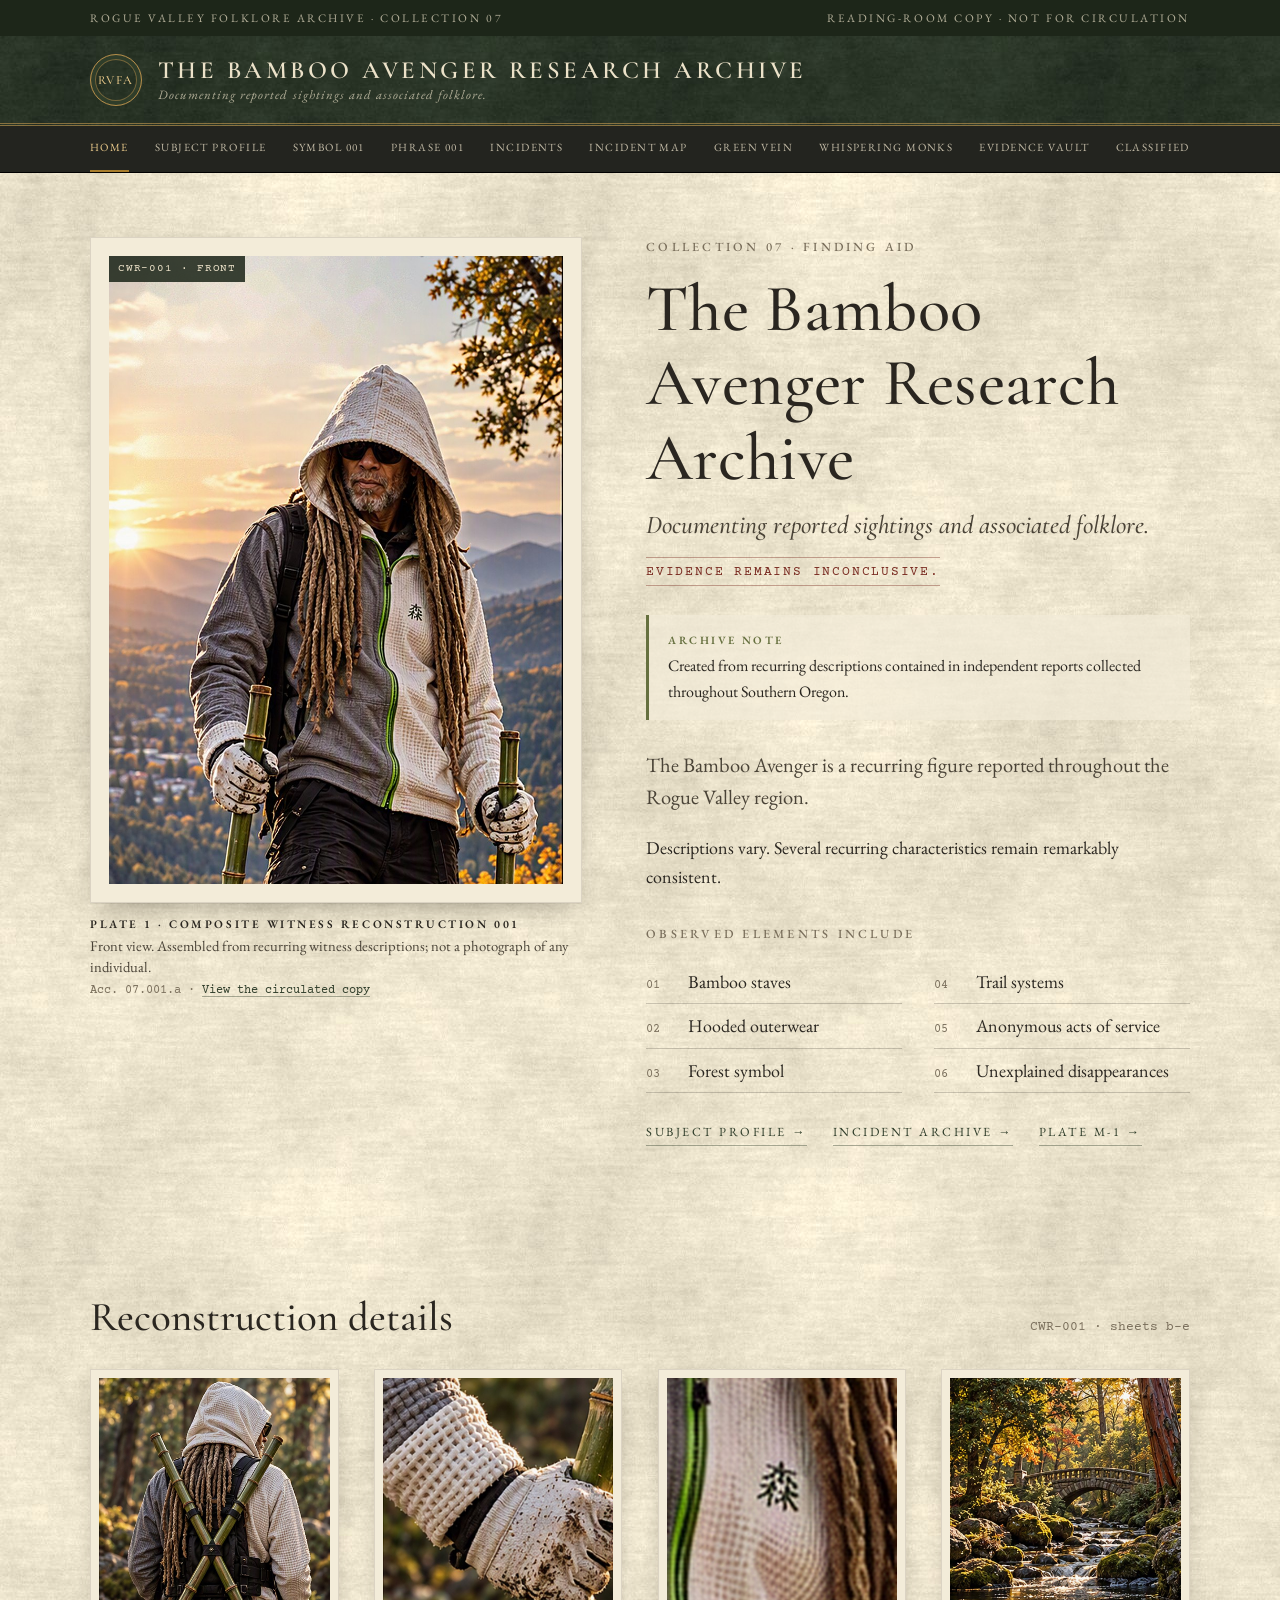
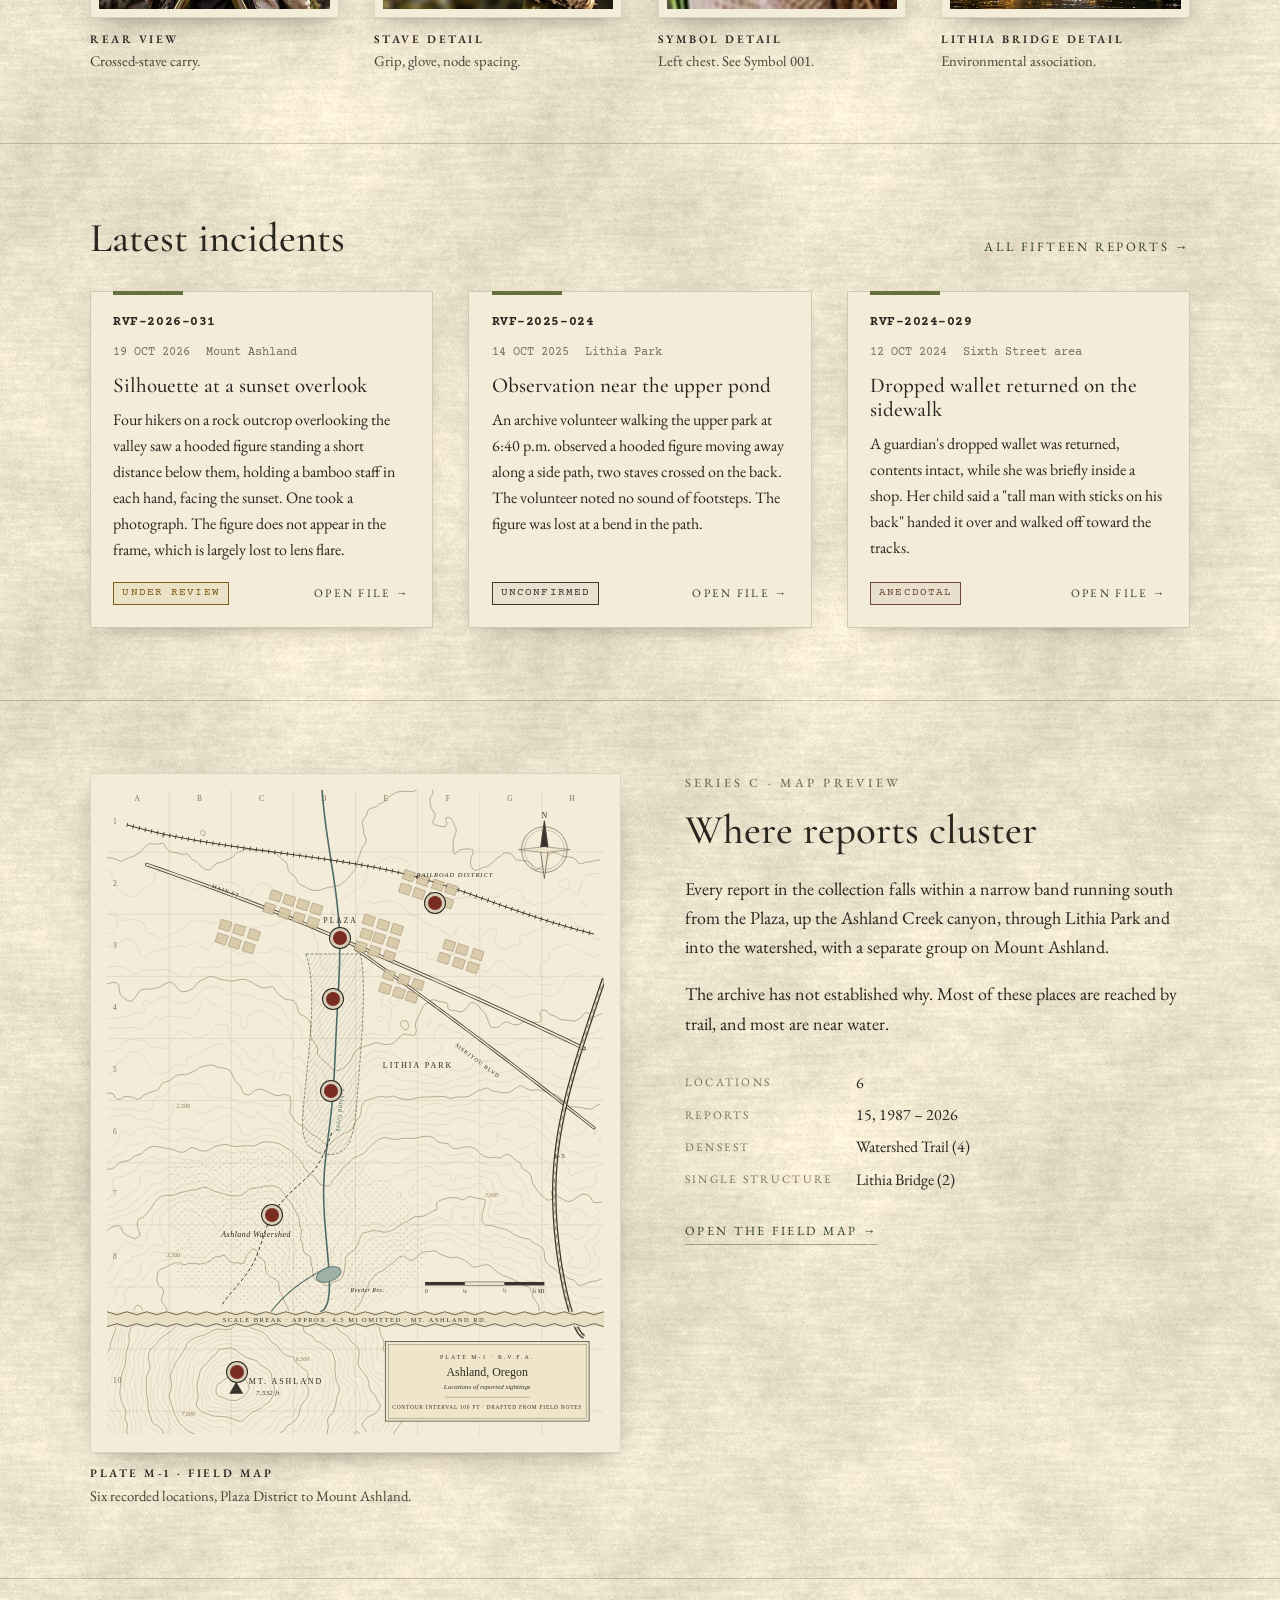
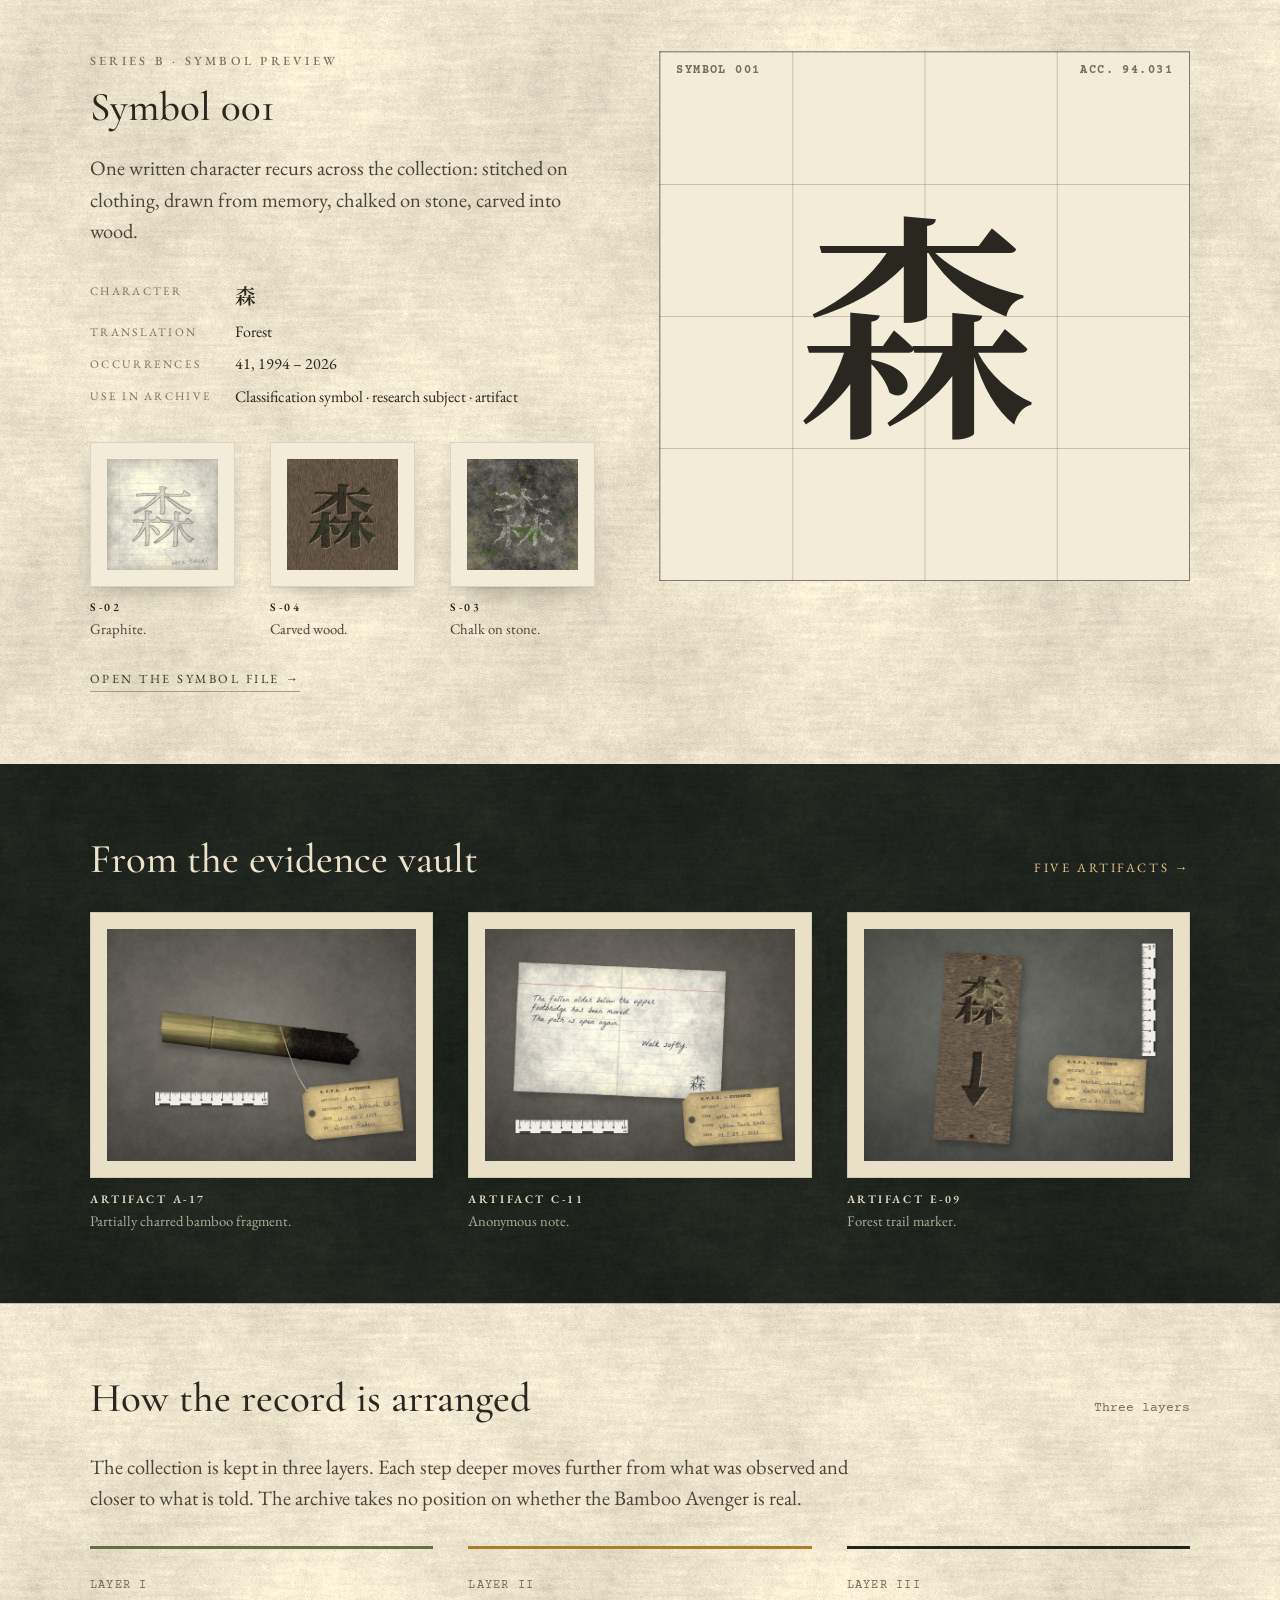
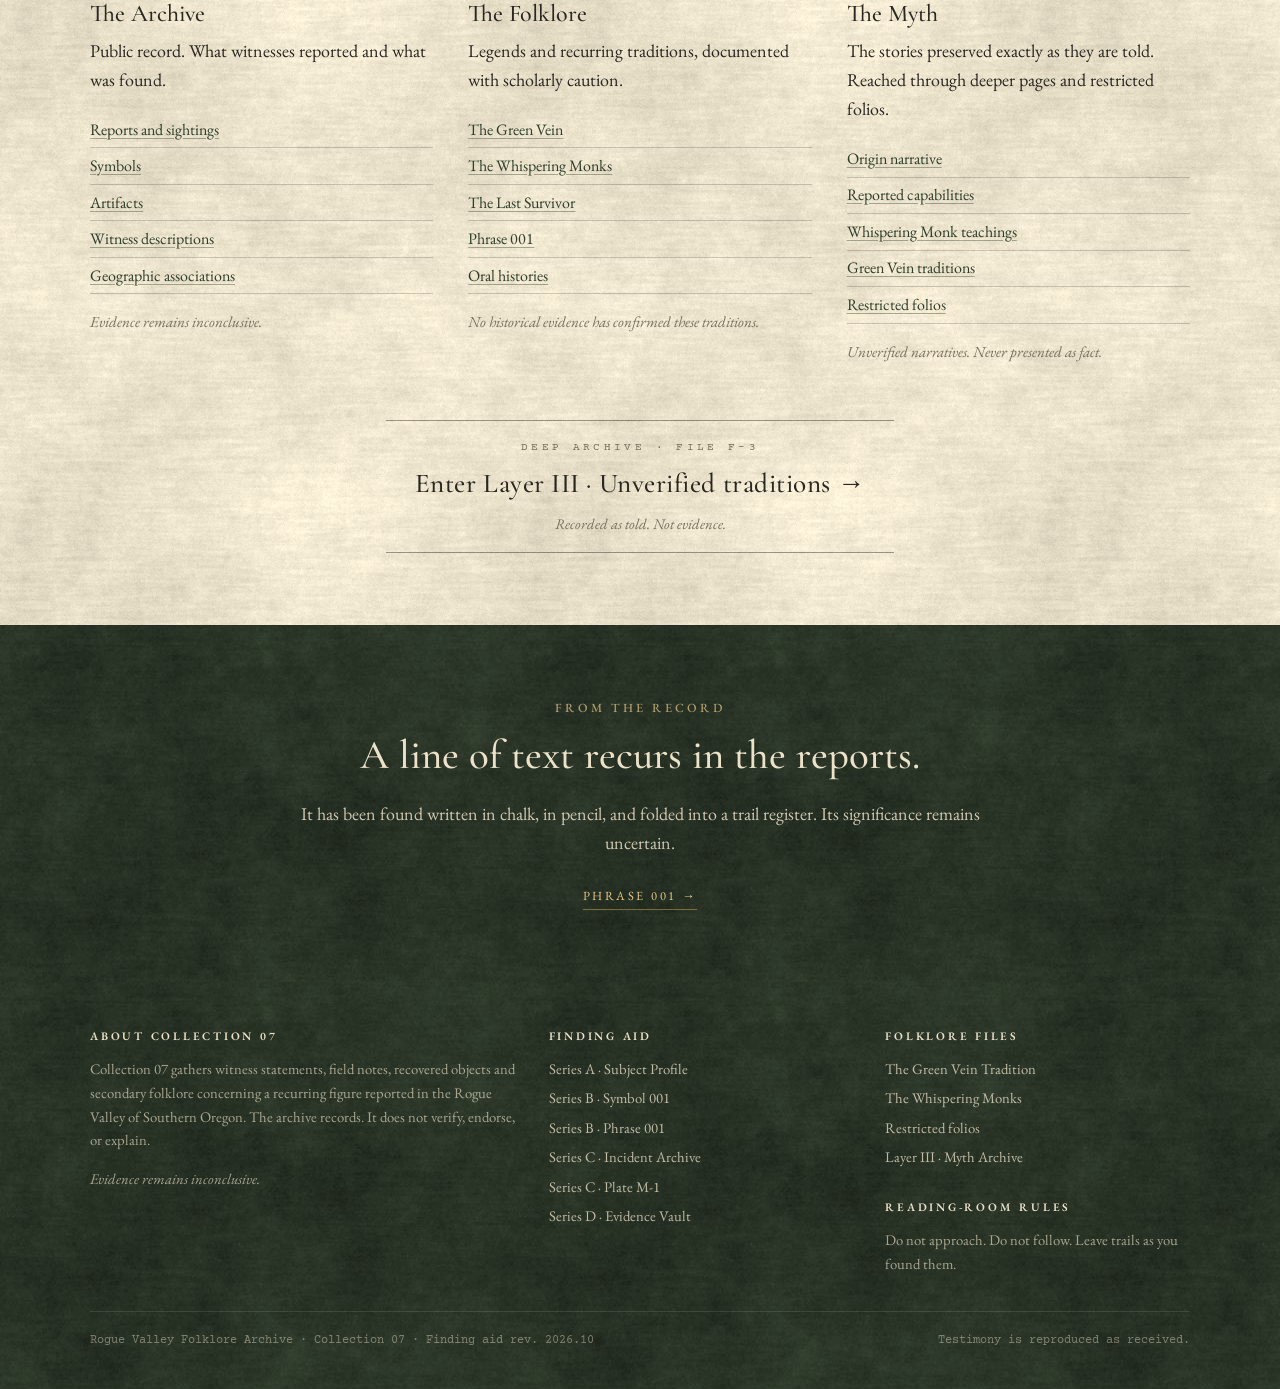
==== commit 8a15a444: "Add files via upload" ====
--- a/index.html
+++ b/index.html
@@ -55,8 +55,8 @@
     <span class="inconclusive">Evidence remains inconclusive.</span>
     <div class="archive-note"><b>Archive note</b>Created from recurring descriptions contained in independent reports collected throughout Southern Oregon.</div>
     <p class="lede">The Bamboo Avenger is a recurring figure reported throughout the Rogue Valley region.</p>
-    <p>Descriptions vary. Several details remain remarkably consistent.</p>
-    <span class="eyebrow mt2">Observed recurring elements</span>
+    <p>Descriptions vary. Several recurring characteristics remain remarkably consistent.</p>
+    <span class="eyebrow mt2">Observed elements include</span>
     <ul class="elements">
       <li data-n="01">Bamboo staves</li>
       <li data-n="02">Hooded outerwear</li>
@@ -79,7 +79,7 @@
     <a href="subject.html#equipment"><figure class="plate "><div class="mat"><div class="frame"><img src="assets/images/recon-rear-view.jpg" alt="Rear view: two bamboo staves crossed in an X over a dark harness on the back of a pale hooded jacket." loading="lazy"></div></div><figcaption><b>Rear view</b>Crossed-stave carry.</figcaption></figure></a>
     <a href="subject.html#equipment"><figure class="plate "><div class="mat"><div class="frame"><img src="assets/images/recon-staff-detail.jpg" alt="Detail: a soiled pale glove grips a green bamboo staff." loading="lazy"></div></div><figcaption><b>Stave detail</b>Grip, glove, node spacing.</figcaption></figure></a>
     <a href="symbol.html"><figure class="plate "><div class="mat"><div class="frame"><img src="assets/images/recon-symbol-detail.jpg" alt="Detail: a small dark-green character stitched on pale knit fabric beside a green zipper." loading="lazy"></div></div><figcaption><b>Symbol detail</b>Left chest. See Symbol 001.</figcaption></figure></a>
-    <a href="subject.html#environment"><figure class="plate "><div class="mat"><div class="frame"><img src="assets/images/recon-bridge-detail.jpg" alt="An arched stone footbridge over a mossy creek in autumn woodland." loading="lazy"></div></div><figcaption><b>Footbridge</b>Environmental association.</figcaption></figure></a>
+    <a href="subject.html#environment"><figure class="plate "><div class="mat"><div class="frame"><img src="assets/images/recon-bridge-detail.jpg" alt="An arched stone footbridge over a mossy creek in autumn woodland." loading="lazy"></div></div><figcaption><b>Lithia Bridge detail</b>Environmental association.</figcaption></figure></a>
   </div>
 </div></section>
 
@@ -108,6 +108,28 @@
   </div>
 </div></section>
 
+
+<section class="block symbol-preview"><div class="wrap split rev">
+  <div>
+    <span class="eyebrow">Series B · Symbol preview</span>
+    <h2>Symbol 001</h2>
+    <p class="lede">One written character recurs across the collection: stitched on clothing, drawn from memory, chalked on stone, carved into wood.</p>
+    <dl class="facts mt2">
+      <dt>Character</dt><dd><span class="jp">森</span></dd>
+      <dt>Translation</dt><dd>Forest</dd>
+      <dt>Occurrences</dt><dd>41, 1994 – 2026</dd>
+      <dt>Use in archive</dt><dd>Classification symbol · research subject · artifact</dd>
+    </dl>
+    <div class="grid g3 specimens keep3 mt2">
+      <figure class="plate "><div class="mat"><div class="frame"><img src="assets/graphics/symbol/specimen-s02-graphite.jpg" alt="Symbol 001 drawn in graphite." loading="lazy"></div></div><figcaption><b>S-02</b>Graphite.</figcaption></figure>
+      <figure class="plate "><div class="mat"><div class="frame"><img src="assets/graphics/symbol/specimen-s04-carved-wood.jpg" alt="Symbol 001 carved in wood." loading="lazy"></div></div><figcaption><b>S-04</b>Carved wood.</figcaption></figure>
+      <figure class="plate "><div class="mat"><div class="frame"><img src="assets/graphics/symbol/specimen-s03-chalk-stone.jpg" alt="Symbol 001 in chalk on stone." loading="lazy"></div></div><figcaption><b>S-03</b>Chalk on stone.</figcaption></figure>
+    </div>
+    <div class="text-link-row"><a class="text-link" href="symbol.html">Open the symbol file</a></div>
+  </div>
+  <div class="glyph-display" role="img" aria-label="Symbol 001: the Japanese character 森, meaning forest"><span class="gd-label">SYMBOL 001</span><span class="gd-label r">ACC. 94.031</span><span class="jp">森</span></div>
+</div></section>
+
 <section class="block dark"><div class="wrap">
   <div class="section-head"><h2>From the evidence vault</h2><a class="more" href="evidence.html">Five artifacts</a></div>
   <div class="grid g3">
@@ -115,6 +137,36 @@
     <a class="ev-thumb" href="evidence.html#C-11"><figure class="plate "><div class="mat"><div class="frame"><img src="assets/graphics/evidence/artifact-C11-anonymous-note.jpg" alt="A handwritten note on a lined index card, photographed beside a scale and an evidence tag." loading="lazy"></div></div><figcaption><b>Artifact C-11</b>Anonymous note.</figcaption></figure></a>
     <a class="ev-thumb" href="evidence.html#E-09"><figure class="plate "><div class="mat"><div class="frame"><img src="assets/graphics/evidence/artifact-E09-trail-marker.jpg" alt="A weathered wooden plank carved with a character and a downward arrow." loading="lazy"></div></div><figcaption><b>Artifact E-09</b>Forest trail marker.</figcaption></figure></a>
   </div>
+</div></section>
+
+
+<section class="block" id="layers"><div class="wrap">
+  <div class="section-head"><h2>How the record is arranged</h2><span class="num">Three layers</span></div>
+  <p class="lede narrow">The collection is kept in three layers. Each step deeper moves further from what was observed and closer to what is told. The archive takes no position on whether the Bamboo Avenger is real.</p>
+  <div class="grid g3 layers mt2">
+    <div class="layer-card l1">
+      <span class="num">LAYER I</span>
+      <h3>The Archive</h3>
+      <p>Public record. What witnesses reported and what was found.</p>
+      <ul><li><a href="incidents.html">Reports and sightings</a></li><li><a href="symbol.html">Symbols</a></li><li><a href="evidence.html">Artifacts</a></li><li><a href="subject.html">Witness descriptions</a></li><li><a href="map.html">Geographic associations</a></li></ul>
+      <p class="disclaimer mb0">Evidence remains inconclusive.</p>
+    </div>
+    <div class="layer-card l2">
+      <span class="num">LAYER II</span>
+      <h3>The Folklore</h3>
+      <p>Legends and recurring traditions, documented with scholarly caution.</p>
+      <ul><li><a href="green-vein.html">The Green Vein</a></li><li><a href="whispering-monks.html">The Whispering Monks</a></li><li><a href="myth.html#survivor">The Last Survivor</a></li><li><a href="phrase.html">Phrase 001</a></li><li><a href="green-vein.html#timeline">Oral histories</a></li></ul>
+      <p class="disclaimer mb0">No historical evidence has confirmed these traditions.</p>
+    </div>
+    <div class="layer-card l3">
+      <span class="num">LAYER III</span>
+      <h3>The Myth</h3>
+      <p>The stories preserved exactly as they are told. Reached through deeper pages and restricted folios.</p>
+      <ul><li><a href="myth.html#origin">Origin narrative</a></li><li><a href="myth.html#capabilities">Reported capabilities</a></li><li><a href="myth.html#teachings">Whispering Monk teachings</a></li><li><a href="myth.html#green-vein">Green Vein traditions</a></li><li><a href="classified.html">Restricted folios</a></li></ul>
+      <p class="disclaimer mb0">Unverified narratives. Never presented as fact.</p>
+    </div>
+  </div>
+  <div class="doorway"><a href="myth.html"><span class="dw-kicker">Deep archive · File F-3</span><span class="dw-main">Enter Layer III · Unverified traditions</span><span class="dw-note">Recorded as told. Not evidence.</span></a></div>
 </div></section>
 
 <section class="block forest"><div class="wrap narrow center">
@@ -150,6 +202,7 @@
           <li><a href="green-vein.html">The Green Vein Tradition</a></li>
           <li><a href="whispering-monks.html">The Whispering Monks</a></li>
           <li><a href="classified.html">Restricted folios</a></li>
+          <li><a href="myth.html">Layer III · Myth Archive</a></li>
         </ul>
         <h4 class="mt2">Reading-room rules</h4>
         <p class="mb0">Do not approach. Do not follow. Leave trails as you found them.</p>
--- a/css/archive.css
+++ b/css/archive.css
@@ -555,3 +555,77 @@
   body { background: #fff; }
 }
 .dark .doc a, .doc a { color: var(--forest); }
+
+/* =========================================================
+   LAYER SYSTEM (Archive · Folklore · Myth)
+   ========================================================= */
+.head-row { display: flex; justify-content: space-between; align-items: center; gap: .8rem 1.5rem; flex-wrap: wrap; margin-bottom: 1.2rem; }
+.head-row .crumbs { margin-bottom: 0; }
+.layer-strip { display: inline-flex; border: 1px solid var(--rule-strong); font-family: var(--f-type); font-size: .7rem; letter-spacing: .1em; text-transform: uppercase; }
+.layer-strip a, .layer-strip span { padding: .28rem .65rem; color: var(--ink-faint); text-decoration: none; border-left: 1px solid var(--rule); white-space: nowrap; }
+.layer-strip > :first-child { border-left: 0; }
+.layer-strip .on { background: var(--forest); color: var(--parchment); }
+.layer-strip.l3 .on { background: var(--charcoal); color: var(--sun-soft); }
+.dark .layer-strip { border-color: rgba(236, 226, 201, .3); }
+.dark .layer-strip a, .dark .layer-strip span { color: rgba(236, 226, 201, .5); border-color: rgba(236, 226, 201, .15); }
+
+.layers { counter-reset: layer; }
+.layer-card { border-top: 3px solid var(--moss); padding-top: 1.1rem; }
+.layer-card.l2 { border-top-color: var(--gold); }
+.layer-card.l3 { border-top-color: var(--charcoal); }
+.layer-card .num { font-family: var(--f-type); font-size: .76rem; color: var(--ink-faint); letter-spacing: .1em; }
+.layer-card h3 { margin: .3rem 0 .5rem; }
+.layer-card ul { list-style: none; padding: 0; margin: .8rem 0 1rem; font-size: 1rem; }
+.layer-card li { padding: .3rem 0; border-bottom: 1px solid var(--rule); }
+
+.status { display: inline-block; font-family: var(--f-type); font-size: .7rem; letter-spacing: .1em; text-transform: uppercase; padding: .12rem .5rem; border: 1px solid currentColor; line-height: 1.5; white-space: nowrap; }
+.st-unverified { color: var(--rust); }
+.st-oral { color: #7d5a17; }
+.st-frequent { color: #4f5a2c; }
+.st-teaching { color: var(--creek); }
+.st-folklore { color: #6b4a33; border-style: dashed; }
+.dark .st-unverified { color: #d9a08f; } .dark .st-oral { color: var(--sun-soft); } .dark .st-frequent { color: #b6bd8a; }
+.dark .st-teaching { color: #9fbab4; } .dark .st-folklore { color: #d1ad8d; }
+
+.myth-banner { border: 1px solid rgba(122, 44, 34, .45); background: rgba(243, 236, 217, .7); padding: 1rem 1.3rem; display: flex; gap: 1rem 1.6rem; align-items: center; flex-wrap: wrap; }
+.myth-banner .stamp { transform: rotate(-4deg); flex: none; }
+.myth-banner p { margin: 0; flex: 1 1 20rem; font-size: 1rem; }
+
+.capability { background: var(--paper); border: 1px solid rgba(42, 38, 32, .18); box-shadow: 0 10px 22px -16px rgba(30, 25, 15, .6); padding: 1.3rem 1.4rem; display: flex; flex-direction: column; gap: .55rem; }
+.capability .cap-no { font-family: var(--f-type); font-size: .76rem; color: var(--ink-faint); }
+.capability h3 { margin: 0; font-size: 1.45rem; }
+.capability p { margin: 0; font-size: 1rem; }
+.capability .as-told { font-family: var(--f-display); font-style: italic; font-size: 1.15rem; color: var(--ink-soft); border-left: 2px solid var(--gold); padding-left: .9rem; }
+.capability .arch { font-family: var(--f-type); font-size: .8rem; color: var(--ink-soft); margin-top: auto; padding-top: .6rem; border-top: 1px dashed var(--rule-strong); }
+
+.timeline { list-style: none; margin: 0; padding: 0 0 0 1.6rem; border-left: 2px solid var(--rule-strong); }
+.timeline li { position: relative; padding: 0 0 1.5rem; }
+.timeline li::before { content: ''; position: absolute; left: calc(-1.6rem - 7px); top: .45rem; width: 12px; height: 12px; border-radius: 50%; background: var(--parchment); border: 2px solid var(--moss); }
+.timeline li.myth::before { border-color: var(--charcoal); background: var(--charcoal); }
+.timeline .yr { font-family: var(--f-type); font-size: .82rem; font-weight: 700; display: block; }
+.timeline .tl-kind { font-size: .68rem; letter-spacing: .2em; text-transform: uppercase; color: var(--ink-faint); margin-left: .6rem; font-weight: 400; }
+.timeline p { margin: .2rem 0 0; font-size: 1rem; }
+
+.told { font-family: var(--f-display); font-size: 1.28rem; line-height: 1.6; color: var(--ink); }
+.told p { margin: 0 0 1em; }
+.told p:first-child::first-letter { font-size: 3.2em; float: left; line-height: .9; padding: .05em .1em 0 0; color: var(--forest); }
+.saying { font-family: var(--f-display); font-style: italic; font-size: 1.35rem; line-height: 1.4; margin: 0; }
+.saying + .src { font-family: var(--f-type); font-size: .76rem; color: var(--ink-faint); display: block; margin-top: .4rem; }
+.symbol-preview .glyph-display { font-size: clamp(8rem, 20vw, 15rem); aspect-ratio: 1; display: grid; place-items: center; padding: 1rem; }
+.symbol-preview .facts .jp { font-size: 1.3rem; }
+.forest .saying + .src { color: rgba(236, 226, 201, .55); }
+.status-key { display: grid; grid-template-columns: max-content 1fr; gap: .6rem 1rem; margin: 0; }
+@media (max-width: 560px) {
+  .status-key { grid-template-columns: 1fr; gap: .2rem; }
+  .status-key dd { margin-bottom: .6rem; }
+  .g3.keep3 { grid-template-columns: repeat(3, minmax(0, 1fr)); gap: .6rem; }
+  .g3.keep3 figcaption { font-size: .78rem; }
+}
+.doorway { margin-top: clamp(2.2rem, 5vw, 3.5rem); text-align: center; }
+.doorway a { display: inline-flex; flex-direction: column; align-items: center; gap: .35rem; text-decoration: none; color: var(--ink); padding: 1.1rem 1.8rem 1rem; border-top: 1px solid var(--rule-strong); border-bottom: 1px solid var(--rule-strong); }
+.doorway .dw-kicker { font-family: var(--f-type); font-size: .7rem; letter-spacing: .3em; text-transform: uppercase; color: var(--ink-faint); }
+.doorway .dw-main { font-family: var(--f-display); font-size: clamp(1.3rem, 2.6vw, 1.7rem); letter-spacing: .02em; }
+.doorway .dw-main::after { content: ' →'; transition: margin-left .3s ease; }
+.doorway .dw-note { font-style: italic; font-size: .92rem; color: var(--ink-faint); }
+.doorway a:hover .dw-main { color: var(--forest); }
+.doorway a:hover .dw-main::after { margin-left: .3em; }
